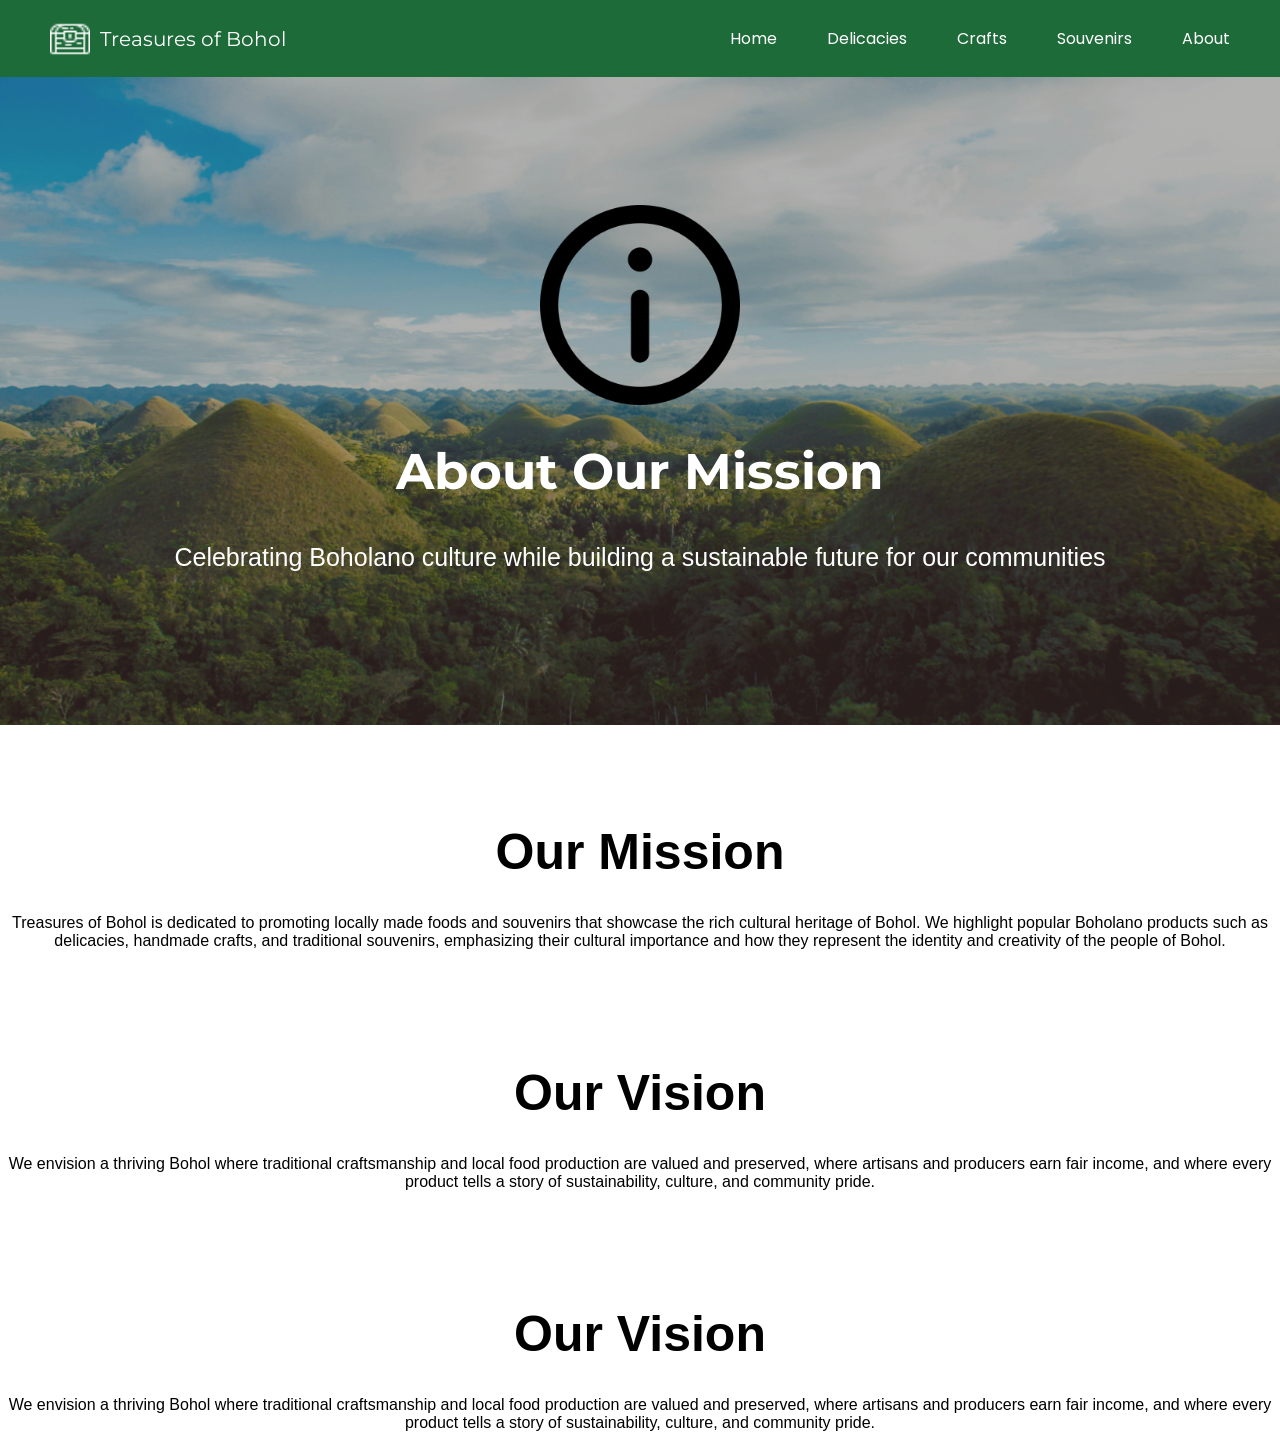
==== treasuresofbohol/treasuresofbohol/about.html @ 883c463b "update" ====
<!DOCTYPE html>
<html lang="en">
<head>
    <meta charset="UTF-8">
    <meta name="viewport" content="width=device-width, initial-scale=1.0">
    <link rel="stylesheet" href="style.css">
    <link rel="icon" href="imgs/chest1.png">
    <title>Treasures of Bohol</title>
</head>
<body>
    <!-- Navbar -->
    <div class="navbar">
        <div class="logo">
            <img src="tbox2.png" alt="Treasure Box">
            Treasures of Bohol
        </div>

        <ul class="nav-links">
            <li><a href="index.html">Home</a></li>
            <li><a href="delicacies.html">Delicacies</a></li>
            <li><a href="crafts.html">Crafts</a></li>
            <li><a href="souvenirs.html">Souvenirs</a></li>
            <li><a href="about.html">About</a></li>
        </ul>
    </div>

    <section id="home">
        <div id="home-bg"></div> 
        <div class="cover">
             <div class="coverTitle1"> 
                <img src="imgs/information.png"> 
             </div>
            <div class="coverTitle">
                <h1>About Our Mission</h1>
                <p>
                    Celebrating Boholano culture while building a sustainable future
                    for our communities
                </p>
            </div>
        </div>
    </section>

    <div class="sdgSection">
        <div class="vmlist">
            <h1>Our Mission</h1>
            <p>
                Treasures of Bohol is dedicated to promoting locally made foods and souvenirs that showcase the rich cultural heritage of Bohol. 
                We highlight popular Boholano products such as delicacies, handmade crafts, and traditional souvenirs, 
                emphasizing their cultural importance and how they represent the identity and creativity of the people of Bohol.
            </p>
        </div>
    </div>

    <div class="sdgSection">
        <div class="vmlist">
            <h1>Our Vision</h1>
            <p>
                We envision a thriving Bohol where traditional craftsmanship and local food production are valued and preserved, 
                where artisans and producers earn fair income, and where every product tells a story of sustainability, culture, and community pride.
            </p>
        </div>
    </div>

    <div class="sdgSection">
        <div class="vmlist">
            <h1>Our Vision</h1>
            <p>
                We envision a thriving Bohol where traditional craftsmanship and local food production are valued and preserved, 
                where artisans and producers earn fair income, and where every product tells a story of sustainability, culture, and community pride.
            </p>
        </div>
    </div>
    
</body>
</html>
---- treasuresofbohol/treasuresofbohol/style.css ----
/* Google Fonts */
@import url('https://fonts.googleapis.com/css2?family=Montserrat:wght@600&family=Poppins:wght@400&display=swap');


html::-webkit-scrollbar {
    display: none;
}


body {
    margin: 0;
    font-family: Arial, sans-serif;
}


.navbar {
    display: flex;
    justify-content: space-between;
    align-items: center;
    background-color: #1E6B3A;
    padding: 10px 50px;
    position: sticky;
    top: 0;
    z-index: 1000;
    background: #1E6B3A;
    backdrop-filter: blur(10px);
}


.logo {
    display: flex;
    align-items: center;
    color: white;
    font-family: 'Montserrat', sans-serif;
    font-size: 20px;
    position: relative;
    cursor: pointer;
}

.logo img {
    width: 40px;
    margin-right: 10px; 
}


.logo::after {
    content: "";
    position: absolute;
    left: 0;
    bottom: -3px;
    width: 0;
    height: 2px;
    background: white;
    transition: width 0.3s ease;
}

.logo:hover::after {
    width: 100%;
}


.nav-links {
    list-style: none;
    display: flex;
}

.nav-links li {
    margin-left: 50px;
    position: relative;
}

.nav-links a {
    text-decoration: none;
    color: white;
    font-size: 16px;
    font-family: 'Poppins', sans-serif;
    position: relative;
}


.nav-links a::after {
    content: "";
    position: absolute;
    left: 0;
    bottom: -3px;
    width: 0;
    height: 2px;
    background-color: white;
    transition: width 0.3s ease;
}

.nav-links a:hover::after {
    width: 100%;
}


#home {
    position: relative;
    padding: 10% 0;
    overflow: hidden; 
}


#home-bg {
    position: absolute;
    top: 0;
    left: 0;
    width: 100%;
    height: 100%;
    background-image: url(imgs/chocoHills.jpg);
    background-position: center;
    background-repeat: no-repeat;
    background-size: cover;
    transition: transform 0.6s ease;
    z-index: 0;
}


#home:hover #home-bg {
    transform: scale(1.1);
}


#home::before {
    content: "";
    position: absolute;
    top: 0;
    left: 0;
    width: 100%;
    height: 100%;
    background-color: rgba(70, 70, 70, 0.4);
    z-index: 1;
}


.cover, .coverTitle, .learnMoreButton {
    position: relative;
    z-index: 2;
    color: white;
    text-align: center;
}


.headings h1 {
    font-size: 30px;

}

.headings p {
    font-size: 20px;

}

.coverTitle {
    margin-top: -100px;

}

.coverTitle h1 {
    font-size: 50px;
    font-family: 'Montserrat', sans-serif;
}

.coverTitle p {
    font-size: 25px;

}

.coverTitle h3 {
    font-size: 25px;
}

.learnMoreButton {
    margin-top: 50px;
}

.learnMoreButton button {
    color: #1E6B3A;
    font-size: 15px;
    text-align: center;
    padding: 10px 20px;
    cursor: pointer;
    background-color: white;
    border: 1px solid white;
    border-radius: 12px;
    transition: transform 0.5s ease, background-color 0.3s ease;
}


.learnMoreButton button:hover {
    transform: scale(1.2);
    background-color: #f0f0f0;
}

.headings{
    text-align: center;
    padding: 2% 0;
}



.categories{
    display: grid;
    grid-template-columns: repeat(3, 1fr);
    gap: 25px;
    padding: 50px;
}


.card{
    background: #f5f5f5;
    border-radius: 15px;
    overflow: hidden;
    box-shadow: 0 4px 10px rgba(0,0,0,0.1);
    transition: transform 0.3s ease;
}


.card:hover{
    transform: translateY(-8px);
}


.card img{
    width: 100%;
    height: 280px;
    object-fit: cover;
}


.cardContent{
    padding: 15px;
}

.cardContent h3{
    margin: 10px 0;
    font-family: 'Montserrat', sans-serif;
}

.cardContent p{
    font-size: 20px;
    color: #555;
}


.cardContent a{
    display: inline-block;
    margin-top: 10px;
    text-decoration: none;
    color: #1E6B3A;
    font-weight: bold;
    font-size: 14px;
    position: relative;
}


.cardContent a::after{
    content: "";
    position: absolute;
    left: 0;
    bottom: -2px;
    width: 0;
    height: 2px;
    background: #1E6B3A;
    transition: width 0.3s ease;
}

.cardContent a:hover::after{
    width: 100%;
}


.comm{
    background-color: rgb(242, 247, 242);
    padding: 2% 0;
}


.headcomm{
    text-align: center;
}

.headcomm h1{
    font-size: 40px;

}

.headcomm p{
    font-size: 20px;

}

.cardCom{
    text-align: center;
    background: #ffffff;
    border-radius: 15px;
    overflow: hidden;
    box-shadow: 0 4px 10px rgba(0,0,0,0.1);
    transition: transform 0.3s ease;
}

.cardCom:hover{
    transform: translateY(-8px);
}


.catComs{
    display: grid;
    grid-template-columns: repeat(4, 1fr);
    gap: 25px;
    padding: 70px;
}

.cardContentCom{
    padding: 5%;
}

.cardContentCom h2{
    font-weight: bold;
}

.cardContentCom h2{
    text-align: center;
    font-size: 20px;
}

.cardContent p{
    font-size: 20px;
    text-align: left;
}

.cardCom img{
    margin-top: 10%;
    width: 50%;
    height: 150px;  
    background-size: cover; 
}

.lastSect{
    background-color: #1E6B3A;
    padding: 2% 5%;
}

.titleSect h1, h2{
    color: white;
}

.list1{
    color: white;
}

.list1 h3{
    font-size: 30px;
}

.list1 ul{
    font-size: 20px;
}

.socMeds{
    color: white;
}

.soclist ul{
    list-style: none;
    padding: 0;
    margin: 0;
    display: flex;
    flex-direction: row;
    gap: 10px;
}

.soclist img{
    transition: transform 0.2s;
    width: 60px;
}

.soclist img:hover{
    transform: scale(1.3);
}


footer{
    background-color: #1E6B3A;
    padding: 1% 5%;
    color: white;
}

.cont1{
    text-align: center;
    border-top: solid white 1px;
}

.cont1 h3{
    font-size: 30px;
}

.cont1 p{
    font-size: 20px;
}

/*CRAFTS*/

.coverTitle img{
    margin-top: 100px;
    width: 90px;
}
.coverTitle1 img{
    margin-bottom: 90px;
    width: 200px;
}
.lastCont{
    padding-top: 30px;
    padding-bottom: 80px;
    margin: 0 5%;
    text-align: center;
}

.lastCont h1{
    font-size: 50px;
}

.lastCont p{
    font-size: 20px;
}

.sdgSection{
    text-align: center;
    padding-top: 5%;
}

.vmlist h1{
    font-size: 50px;
}
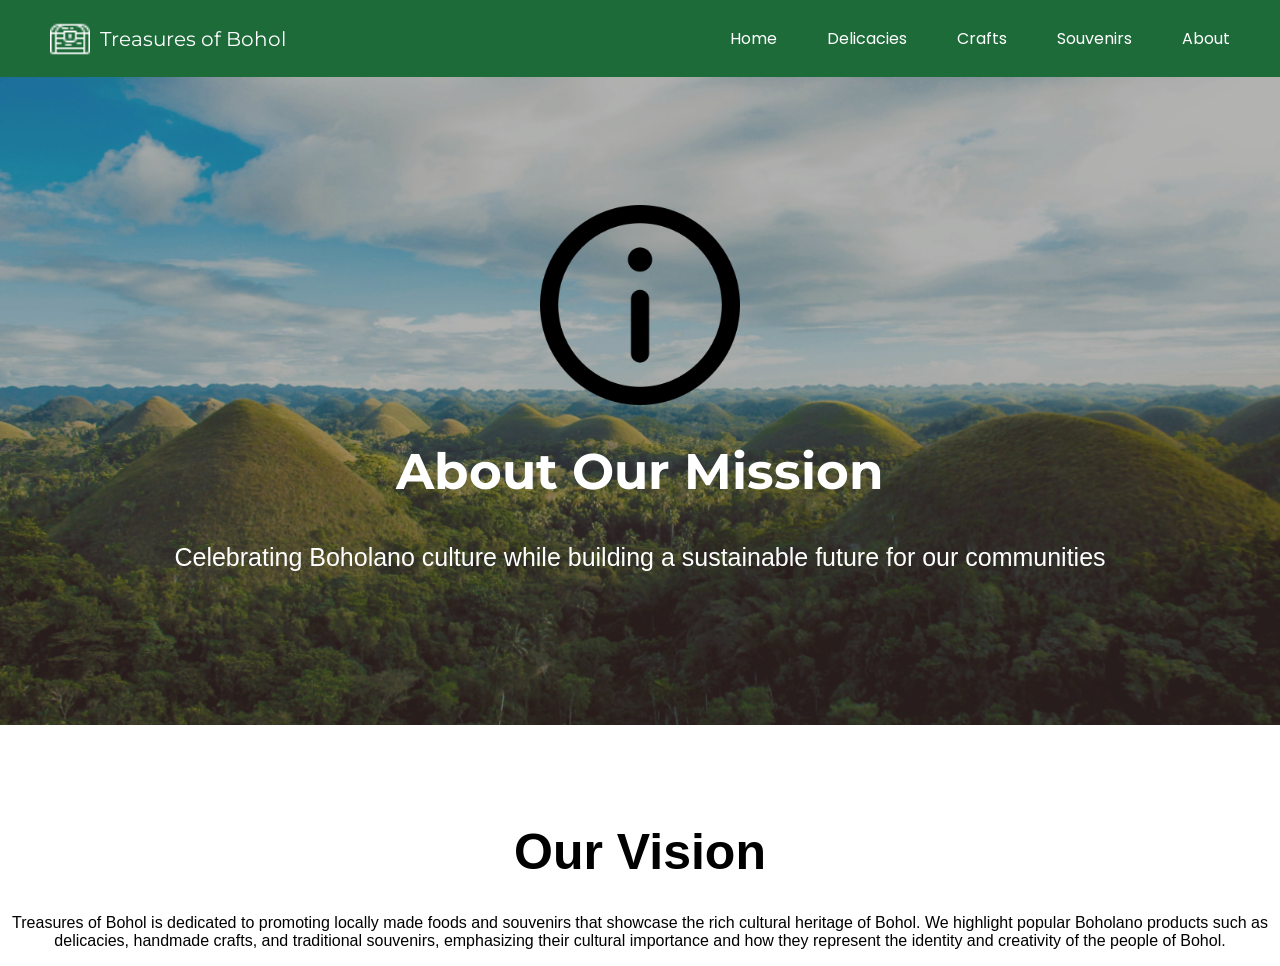
==== commit 31b8d88c: "updated links" ====
--- a/treasuresofbohol/treasuresofbohol/about.html
+++ b/treasuresofbohol/treasuresofbohol/about.html
@@ -42,33 +42,14 @@
 
     <div class="sdgSection">
         <div class="vmlist">
-            <h1>Our Mission</h1>
+            <h1>Our Vision</h1>
             <p>
                 Treasures of Bohol is dedicated to promoting locally made foods and souvenirs that showcase the rich cultural heritage of Bohol. 
                 We highlight popular Boholano products such as delicacies, handmade crafts, and traditional souvenirs, 
                 emphasizing their cultural importance and how they represent the identity and creativity of the people of Bohol.
             </p>
         </div>
-    </div>
-
-    <div class="sdgSection">
-        <div class="vmlist">
-            <h1>Our Vision</h1>
-            <p>
-                We envision a thriving Bohol where traditional craftsmanship and local food production are valued and preserved, 
-                where artisans and producers earn fair income, and where every product tells a story of sustainability, culture, and community pride.
-            </p>
-        </div>
-    </div>
-
-    <div class="sdgSection">
-        <div class="vmlist">
-            <h1>Our Vision</h1>
-            <p>
-                We envision a thriving Bohol where traditional craftsmanship and local food production are valued and preserved, 
-                where artisans and producers earn fair income, and where every product tells a story of sustainability, culture, and community pride.
-            </p>
-        </div>
+        
     </div>
     
 </body>
--- a/treasuresofbohol/treasuresofbohol/style.css
+++ b/treasuresofbohol/treasuresofbohol/style.css
@@ -431,4 +431,9 @@
 
 .vmlist h1{
     font-size: 50px;
+}
+
+.list1 ul li a{
+    text-decoration: underline;
+    color: white;
 }
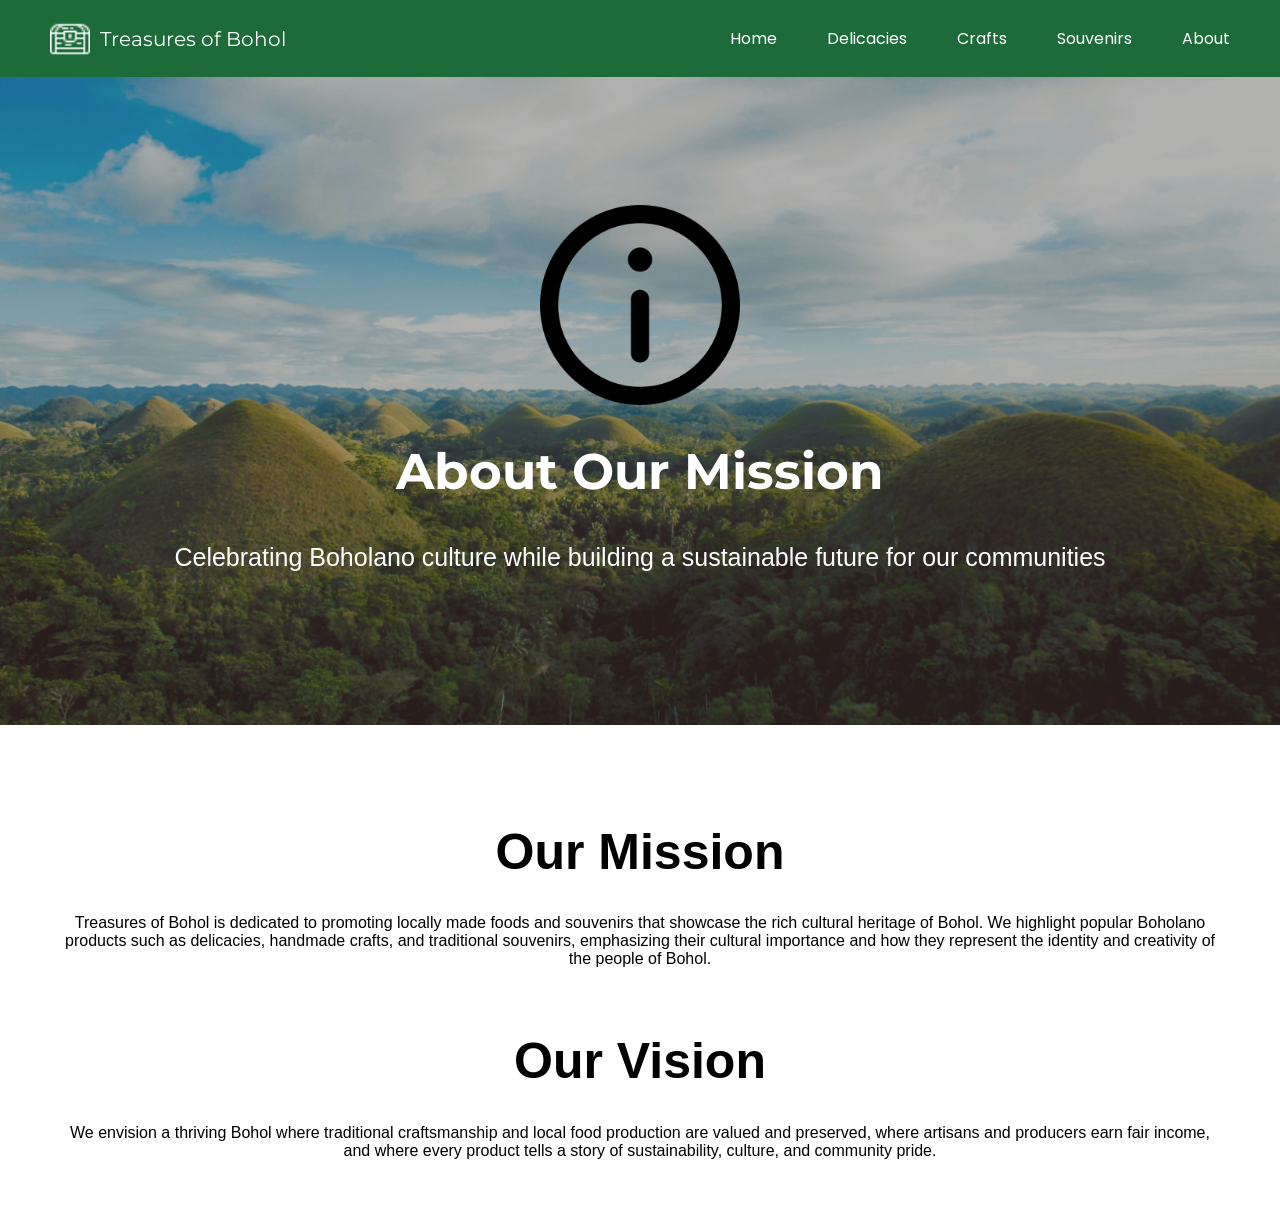
==== commit 4f73ac7c: "update" ====
--- a/treasuresofbohol/treasuresofbohol/about.html
+++ b/treasuresofbohol/treasuresofbohol/about.html
@@ -40,9 +40,9 @@
         </div>
     </section>
 
-    <div class="sdgSection">
-        <div class="vmlist">
-            <h1>Our Vision</h1>
+    <div class="Mission">
+        <div class="mlist">
+            <h1>Our Mission</h1>
             <p>
                 Treasures of Bohol is dedicated to promoting locally made foods and souvenirs that showcase the rich cultural heritage of Bohol. 
                 We highlight popular Boholano products such as delicacies, handmade crafts, and traditional souvenirs, 
@@ -51,6 +51,17 @@
         </div>
         
     </div>
+
+        <div class="Vision">
+        <div class="vlist">
+            <h1>Our Vision</h1>
+            <p>
+                We envision a thriving Bohol where traditional craftsmanship and local food production are valued and preserved, 
+                where artisans and producers earn fair income, and where every product tells a story of sustainability, culture, and community pride.
+            </p>
+        </div>
+        
+    </div>
     
 </body>
 </html>
--- a/treasuresofbohol/treasuresofbohol/style.css
+++ b/treasuresofbohol/treasuresofbohol/style.css
@@ -424,13 +424,36 @@
     font-size: 20px;
 }
 
-.sdgSection{
+.Mission{
     text-align: center;
     padding-top: 5%;
 }
 
-.vmlist h1{
+.mlist h1{
+    text-align: center;
     font-size: 50px;
+}
+
+.mlist p{
+    text-align: center;
+    margin: 5%;
+    margin-top: 0%;
+}
+
+.Vision{
+    text-align: center
+    padding-top 5%;
+}
+
+.vlist h1{
+    text-align: center;
+    font-size: 50px;
+}
+
+.vlist p{
+    text-align: center;
+    margin: 5%;
+    margin-top: 0%;
 }
 
 .list1 ul li a{
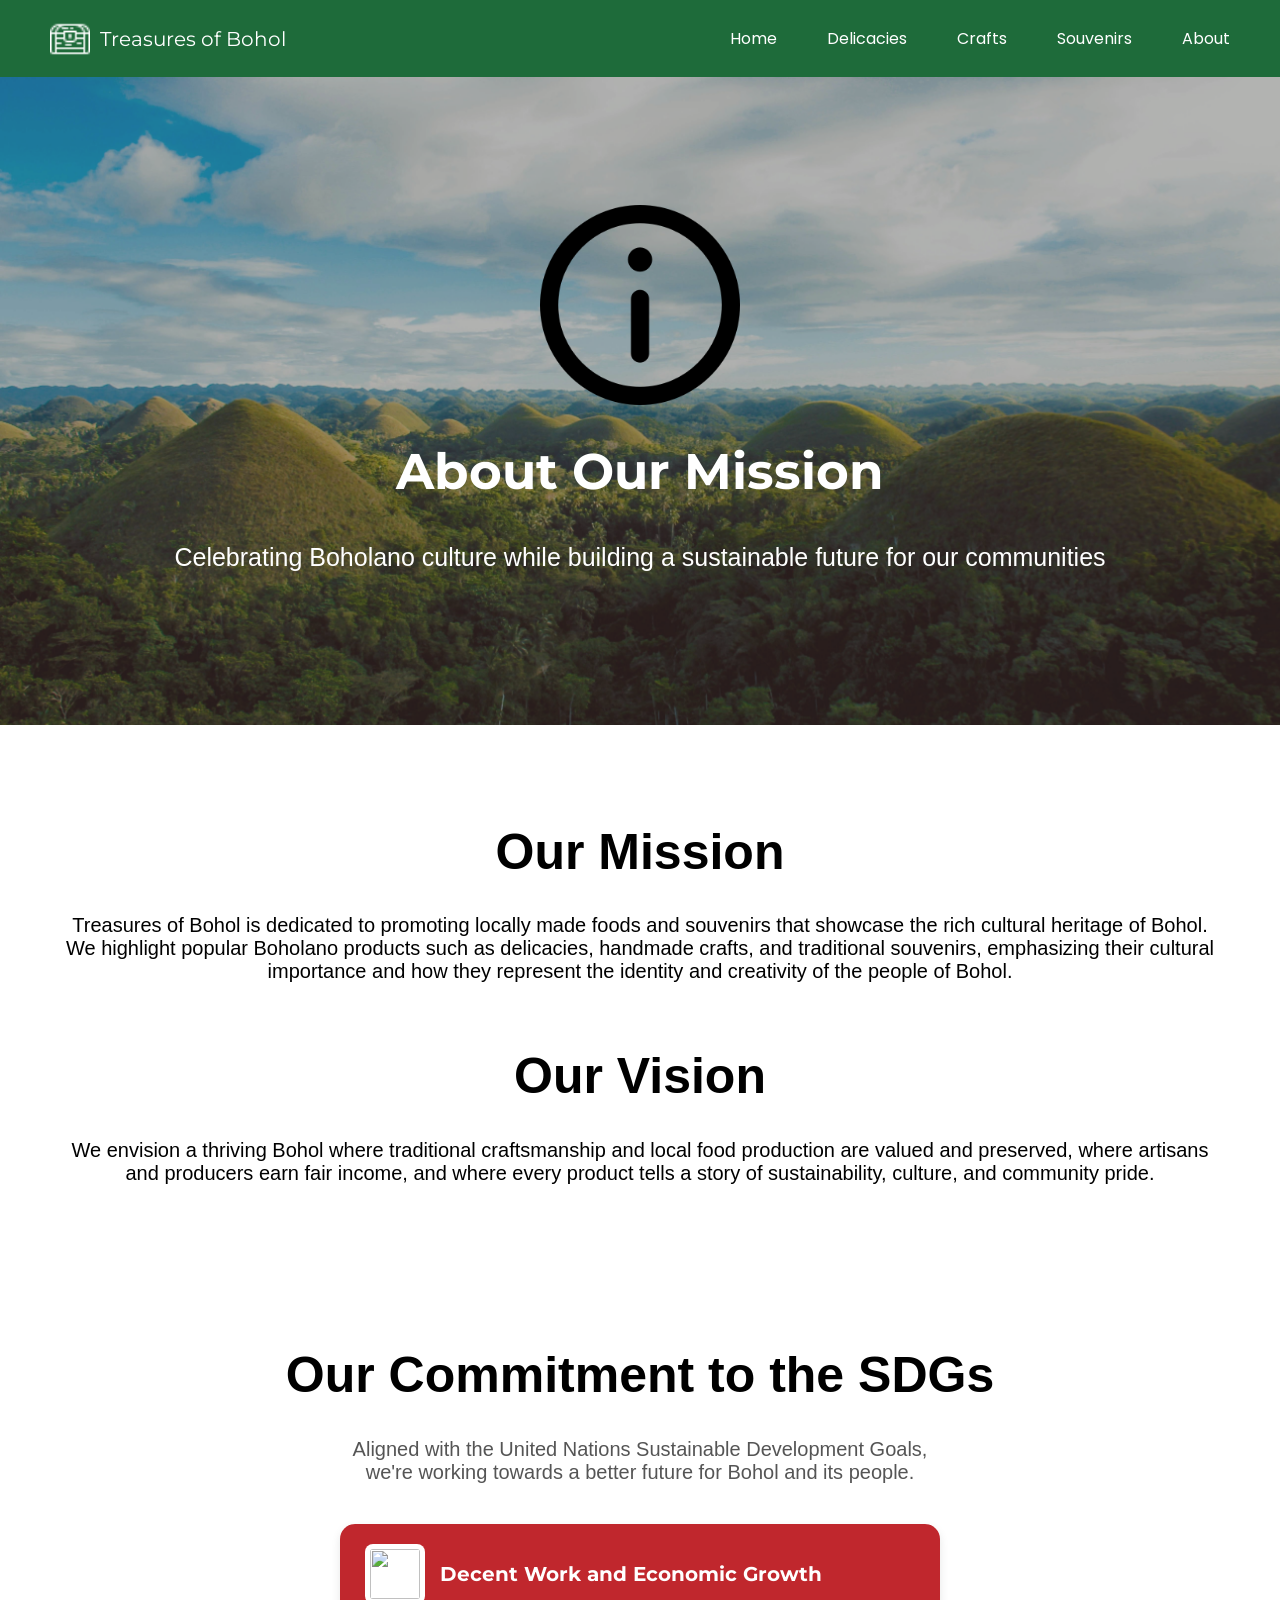
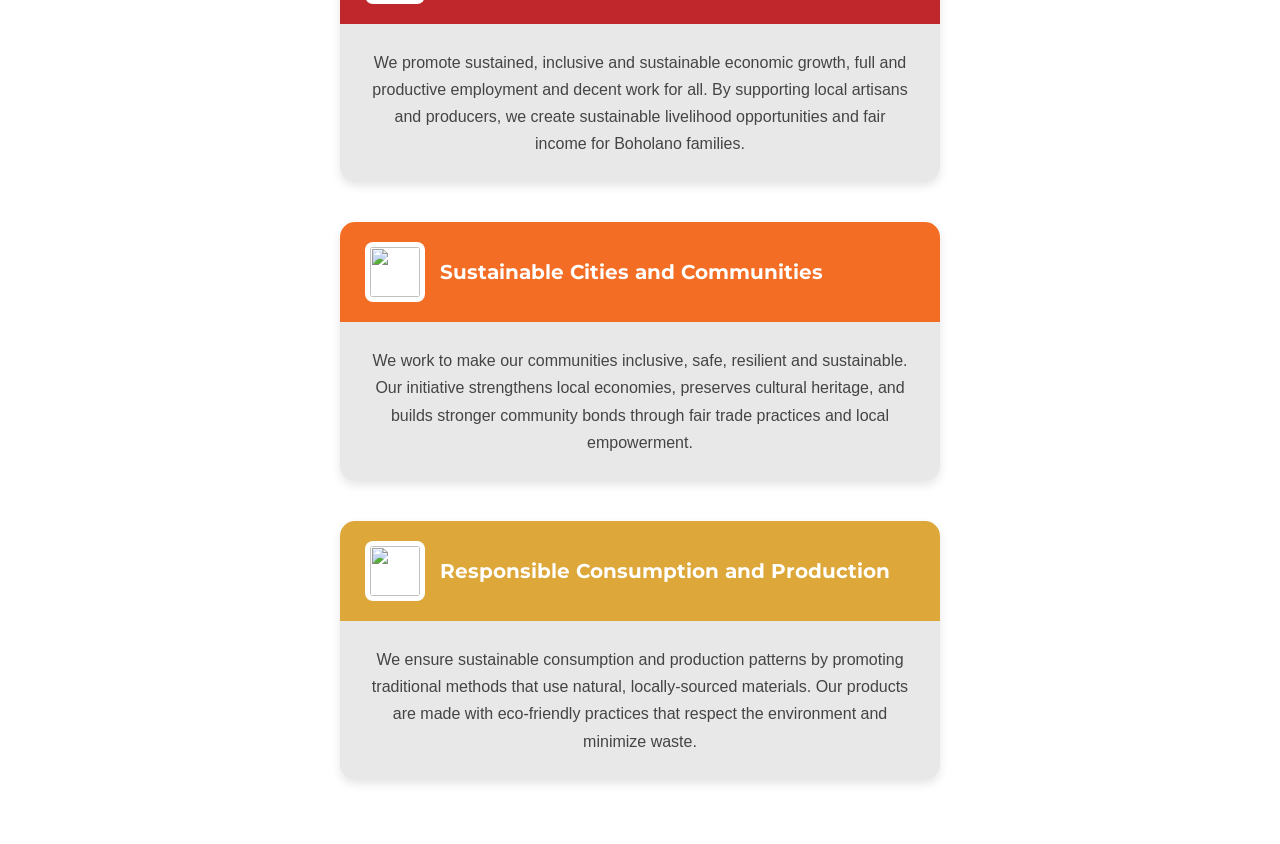
==== commit 6d10dc09: "update" ====
--- a/treasuresofbohol/treasuresofbohol/about.html
+++ b/treasuresofbohol/treasuresofbohol/about.html
@@ -63,5 +63,49 @@
         
     </div>
     
+    <div class="sdgSection">
+    <div class="sdgHeading">
+        <h1>Our Commitment to the SDGs</h1>
+        <p>Aligned with the United Nations Sustainable Development Goals, we're working towards a better future for Bohol and its people.</p>
+    </div>
+
+    <div class="sdgCards">
+
+        <div class="sdgCard">
+            <div class="sdgCardHeader sdgRed">
+                <img src="datasymbol.png">
+                <h2>Decent Work and Economic Growth</h2>
+            </div>
+            <div class="sdgCardBody">
+                <p>We promote sustained, inclusive and sustainable economic growth, full and productive employment and decent work for all. 
+                    By supporting local artisans and producers, we create sustainable livelihood opportunities and fair income for Boholano families.</p>
+            </div>
+        </div>
+
+        <div class="sdgCard">
+            <div class="sdgCardHeader sdgOrange">
+                <img src="peoplesymbol.png">
+                <h2>Sustainable Cities and Communities</h2>
+            </div>
+            <div class="sdgCardBody">
+                <p>We work to make our communities inclusive, safe, resilient and sustainable. 
+                    Our initiative strengthens local economies, preserves cultural heritage, and builds stronger community bonds through fair trade practices and local empowerment.</p>
+            </div>
+        </div>
+
+        <div class="sdgCard">
+            <div class="sdgCardHeader sdgYellow">
+                <img src="recyclingsymbol.png">
+                <h2>Responsible Consumption and Production</h2>
+            </div>
+            <div class="sdgCardBody">
+                <p>We ensure sustainable consumption and production patterns by promoting traditional methods that use natural, 
+                    locally-sourced materials. Our products are made with eco-friendly practices that respect the environment and minimize waste.</p>
+            </div>
+        </div>
+
+    </div>
+</div>
+    
 </body>
 </html>
--- a/treasuresofbohol/treasuresofbohol/style.css
+++ b/treasuresofbohol/treasuresofbohol/style.css
@@ -435,6 +435,7 @@
 }
 
 .mlist p{
+    font-size: 20px;
     text-align: center;
     margin: 5%;
     margin-top: 0%;
@@ -451,6 +452,7 @@
 }
 
 .vlist p{
+    font-size: 20px;
     text-align: center;
     margin: 5%;
     margin-top: 0%;
@@ -459,4 +461,90 @@
 .list1 ul li a{
     text-decoration: underline;
     color: white;
+}
+
+
+
+
+
+
+
+
+
+
+
+
+/* SDG Section */
+.sdgSection {
+    padding: 5% 5%;
+}
+
+.sdgHeading {
+    text-align: center;
+    margin-bottom: 40px;
+}
+
+.sdgHeading h1 {
+    font-size: 50px;
+}
+
+.sdgHeading p {
+    font-size: 20px;
+    color: #555;
+    max-width: 600px;
+    margin: 0 auto;
+}
+
+.sdgCards {
+    display: flex;
+    flex-direction: column;
+    gap: 40px;
+    max-width: 600px;
+    margin: 0 auto;
+}
+
+.sdgCard {
+    border-radius: 15px;
+    overflow: hidden;
+    box-shadow: 0 4px 10px rgba(0,0,0,0.1);
+}
+
+.sdgCardHeader {
+    display: flex;
+    align-items: center;
+    gap: 15px;
+    padding: 20px 25px;
+}
+
+.sdgCardHeader img {
+    width: 50px;
+    height: 50px;
+    object-fit: contain;
+    background: white;
+    border-radius: 8px;
+    padding: 5px;
+}
+
+.sdgCardHeader h2 {
+    color: white;
+    font-size: 20px;
+    font-family: 'Montserrat', sans-serif;
+    margin: 0;
+}
+
+.sdgRed   { background-color: #C0272D; }
+.sdgOrange { background-color: #F36D25; }
+.sdgYellow { background-color: #DDA73A; }
+
+.sdgCardBody {
+    background-color: #e8e8e8;
+    padding: 25px 30px;
+}
+
+.sdgCardBody p {
+    font-size: 16px;
+    color: #444;
+    text-align: center;
+    line-height: 1.7;
+    margin: 0;
 }
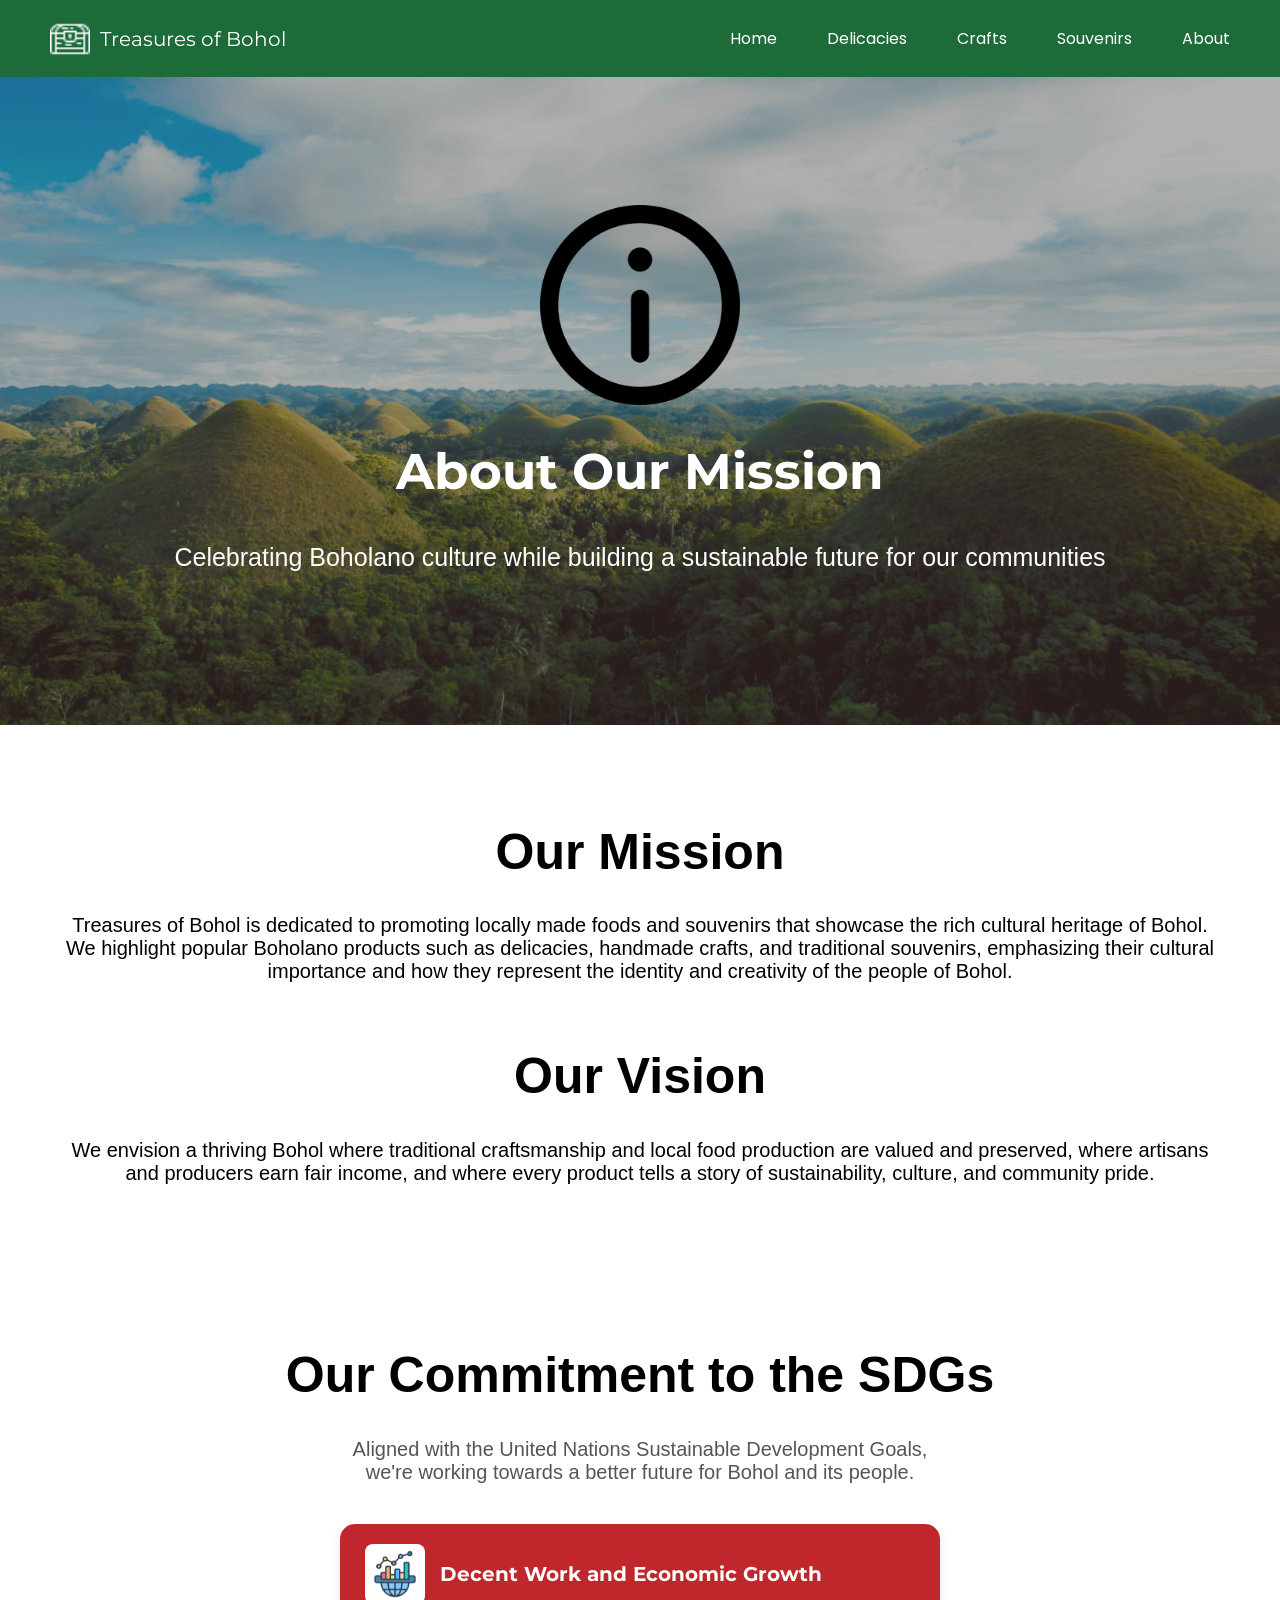
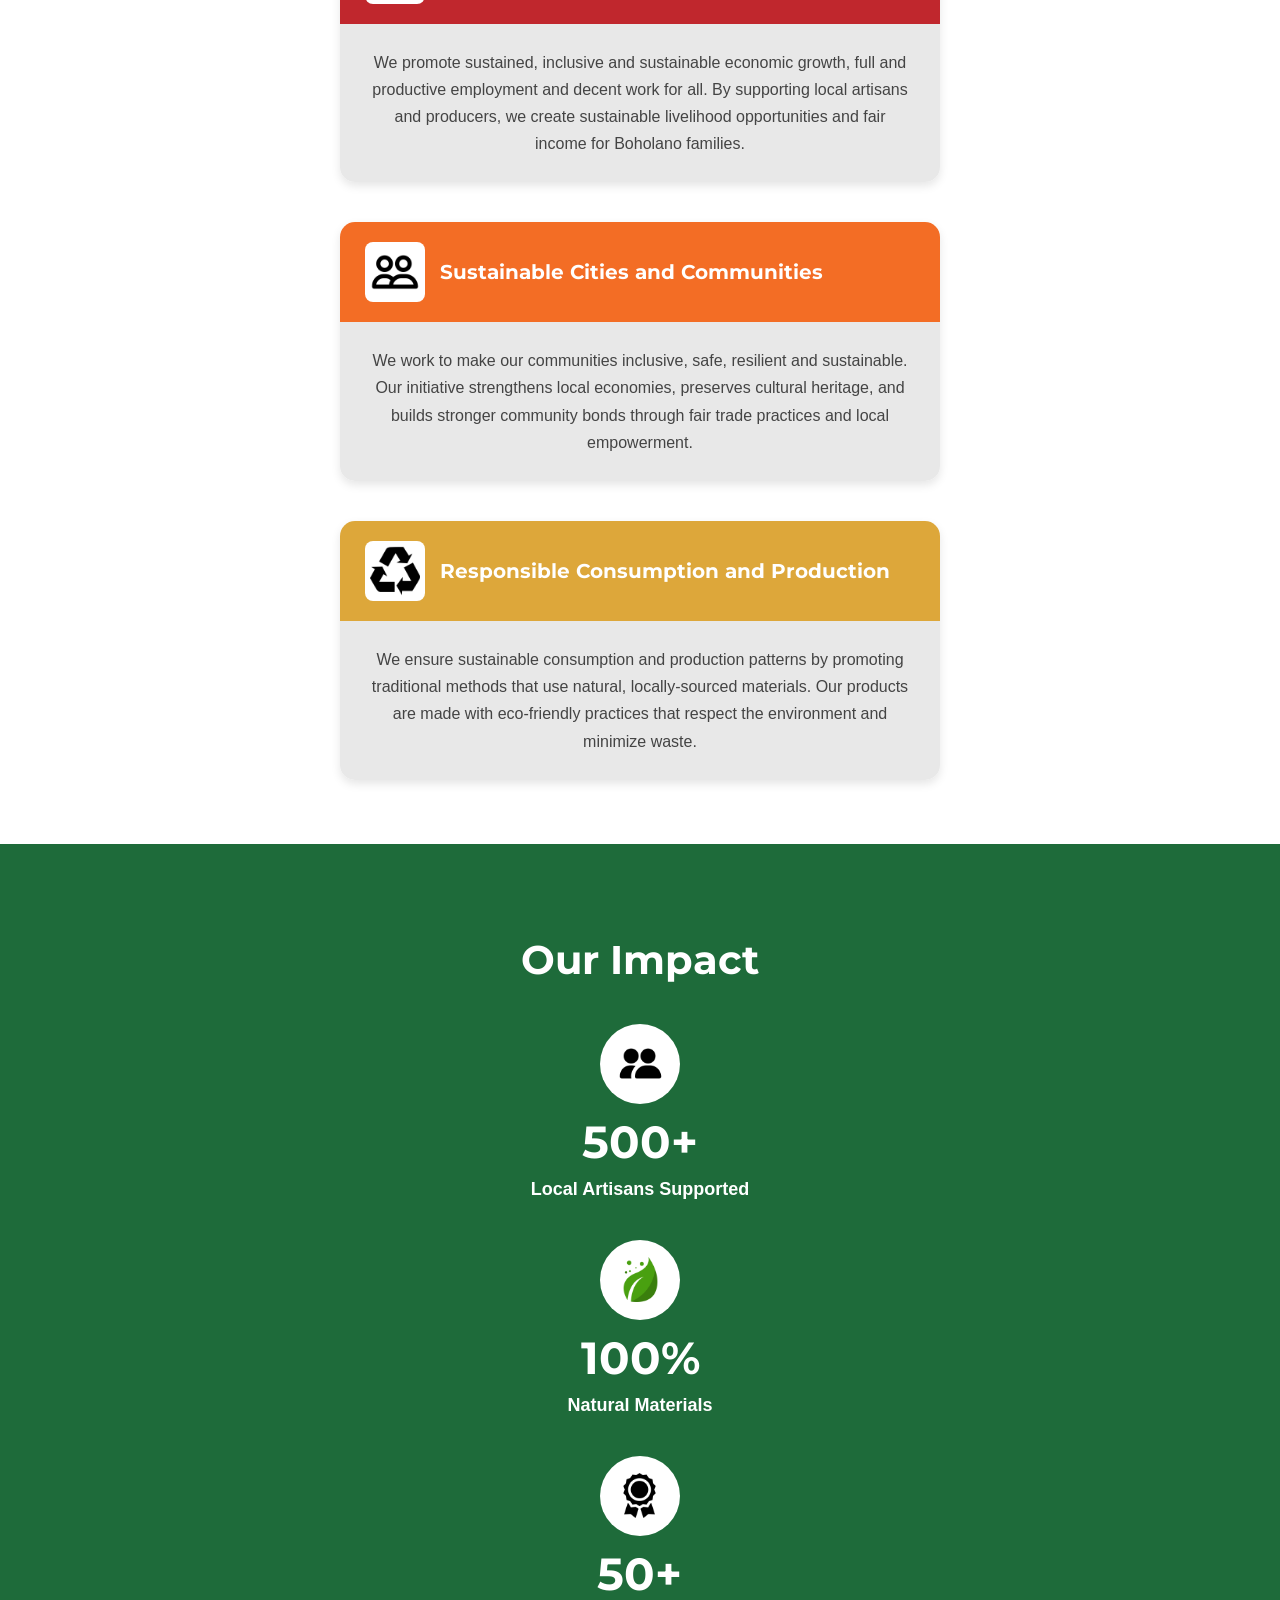
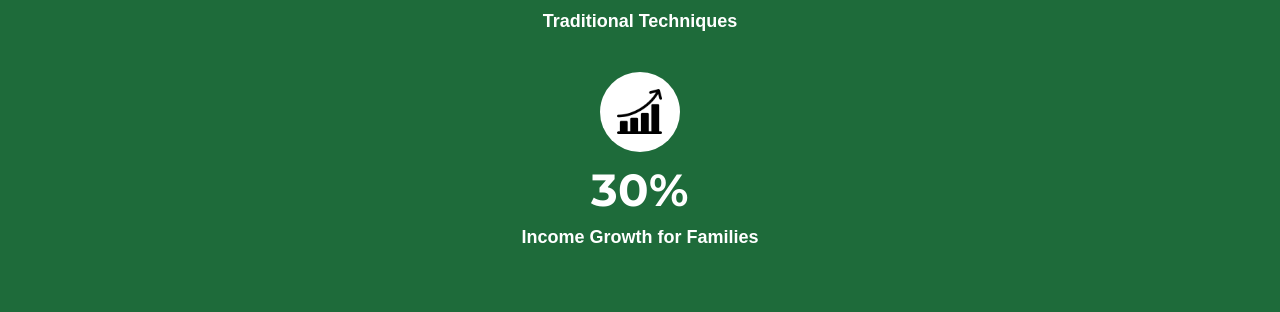
==== commit 94a87022: "update" ====
--- a/treasuresofbohol/treasuresofbohol/about.html
+++ b/treasuresofbohol/treasuresofbohol/about.html
@@ -63,49 +63,92 @@
         
     </div>
     
-    <div class="sdgSection">
+<div class="sdgSection">
     <div class="sdgHeading">
         <h1>Our Commitment to the SDGs</h1>
         <p>Aligned with the United Nations Sustainable Development Goals, we're working towards a better future for Bohol and its people.</p>
     </div>
 
-    <div class="sdgCards">
+        <div class="sdgCards">
+            
+            <div class="sdgCard">
+                <div class="sdgCardHeader sdgRed">
+                    <img src="imgs/datasymbol.png">
+                    <h2>Decent Work and Economic Growth</h2>
+                </div>
+                
+                <div class="sdgCardBody">
+                    <p>We promote sustained, inclusive and sustainable economic growth, full and productive employment and decent work for all. 
+                    By supporting local artisans and producers, we create sustainable livelihood opportunities and fair income for Boholano families.</p>
+                </div>
+            </div>
 
-        <div class="sdgCard">
-            <div class="sdgCardHeader sdgRed">
-                <img src="datasymbol.png">
-                <h2>Decent Work and Economic Growth</h2>
+            <div class="sdgCard">
+                <div class="sdgCardHeader sdgOrange">
+                    <img src="imgs/peoplesymbol.png">
+                    <h2>Sustainable Cities and Communities</h2>
+                </div>
+
+                <div class="sdgCardBody">
+                    <p>We work to make our communities inclusive, safe, resilient and sustainable. 
+                        Our initiative strengthens local economies, preserves cultural heritage, and builds stronger community bonds through fair trade practices and local empowerment.</p>
+                </div>
             </div>
-            <div class="sdgCardBody">
-                <p>We promote sustained, inclusive and sustainable economic growth, full and productive employment and decent work for all. 
-                    By supporting local artisans and producers, we create sustainable livelihood opportunities and fair income for Boholano families.</p>
+
+            <div class="sdgCard">
+                <div class="sdgCardHeader sdgYellow">
+                    <img src="imgs/recyclesymbol.png">
+                    <h2>Responsible Consumption and Production</h2>
+                </div>
+
+                <div class="sdgCardBody">
+                    <p>We ensure sustainable consumption and production patterns by promoting traditional methods that use natural, 
+                        locally-sourced materials. Our products are made with eco-friendly practices that respect the environment and minimize waste.</p>
+                </div>
             </div>
         </div>
 
-        <div class="sdgCard">
-            <div class="sdgCardHeader sdgOrange">
-                <img src="peoplesymbol.png">
-                <h2>Sustainable Cities and Communities</h2>
+</div>
+    
+    <!-- Our Impact Section -->
+<div class="impactSection">
+    <h1>Our Impact</h1>
+    <div class="impactGrid">
+
+        <div class="impactItem">
+            <div class="impactIcon">
+                <img src="imgs/peoplesymbol2.png">
             </div>
-            <div class="sdgCardBody">
-                <p>We work to make our communities inclusive, safe, resilient and sustainable. 
-                    Our initiative strengthens local economies, preserves cultural heritage, and builds stronger community bonds through fair trade practices and local empowerment.</p>
-            </div>
+            <h2>500+</h2>
+            <p>Local Artisans Supported</p>
         </div>
 
-        <div class="sdgCard">
-            <div class="sdgCardHeader sdgYellow">
-                <img src="recyclingsymbol.png">
-                <h2>Responsible Consumption and Production</h2>
+        <div class="impactItem">
+            <div class="impactIcon">
+                <img src="imgs/leafsymbol.png">
             </div>
-            <div class="sdgCardBody">
-                <p>We ensure sustainable consumption and production patterns by promoting traditional methods that use natural, 
-                    locally-sourced materials. Our products are made with eco-friendly practices that respect the environment and minimize waste.</p>
+            <h2>100%</h2>
+            <p>Natural Materials</p>
+        </div>
+
+        <div class="impactItem">
+            <div class="impactIcon">
+                <img src="imgs/medalsymbol.png">
             </div>
+            <h2>50+</h2>
+            <p>Traditional Techniques</p>
+        </div>
+
+        <div class="impactItem">
+            <div class="impactIcon">
+                <img src="imgs/diagramsymbol.png">
+            </div>
+            <h2>30%</h2>
+            <p>Income Growth for Families</p>
         </div>
 
     </div>
 </div>
-    
+
 </body>
 </html>
--- a/treasuresofbohol/treasuresofbohol/style.css
+++ b/treasuresofbohol/treasuresofbohol/style.css
@@ -463,17 +463,6 @@
     color: white;
 }
 
-
-
-
-
-
-
-
-
-
-
-
 /* SDG Section */
 .sdgSection {
     padding: 5% 5%;
@@ -547,4 +536,62 @@
     text-align: center;
     line-height: 1.7;
     margin: 0;
+}
+
+/* Our Impact Section */
+.impactSection {
+    background-color: #1E6B3A;
+    padding: 5% 10%;
+    text-align: center;
+}
+
+.impactSection h1 {
+    color: white;
+    font-size: 40px;
+    font-family: 'Montserrat', sans-serif;
+    margin-bottom: 40px;
+}
+
+.impactGrid {
+    display: flex;
+    flex-direction: column;
+    align-items: center;
+    gap: 40px;
+}
+
+.impactItem {
+    display: flex;
+    flex-direction: column;
+    align-items: center;
+    gap: 10px;
+}
+
+.impactIcon {
+    width: 80px;
+    height: 80px;
+    background-color: white;
+    border-radius: 50%;
+    display: flex;
+    align-items: center;
+    justify-content: center;
+}
+
+.impactIcon img {
+    width: 45px;
+    height: 45px;
+    object-fit: contain;
+}
+
+.impactItem h2 {
+    color: white;
+    font-size: 45px;
+    font-family: 'Montserrat', sans-serif;
+    margin: 0;
+}
+
+.impactItem p {
+    color: white;
+    font-size: 18px;
+    font-weight: bold;
+    margin: 0;
 }
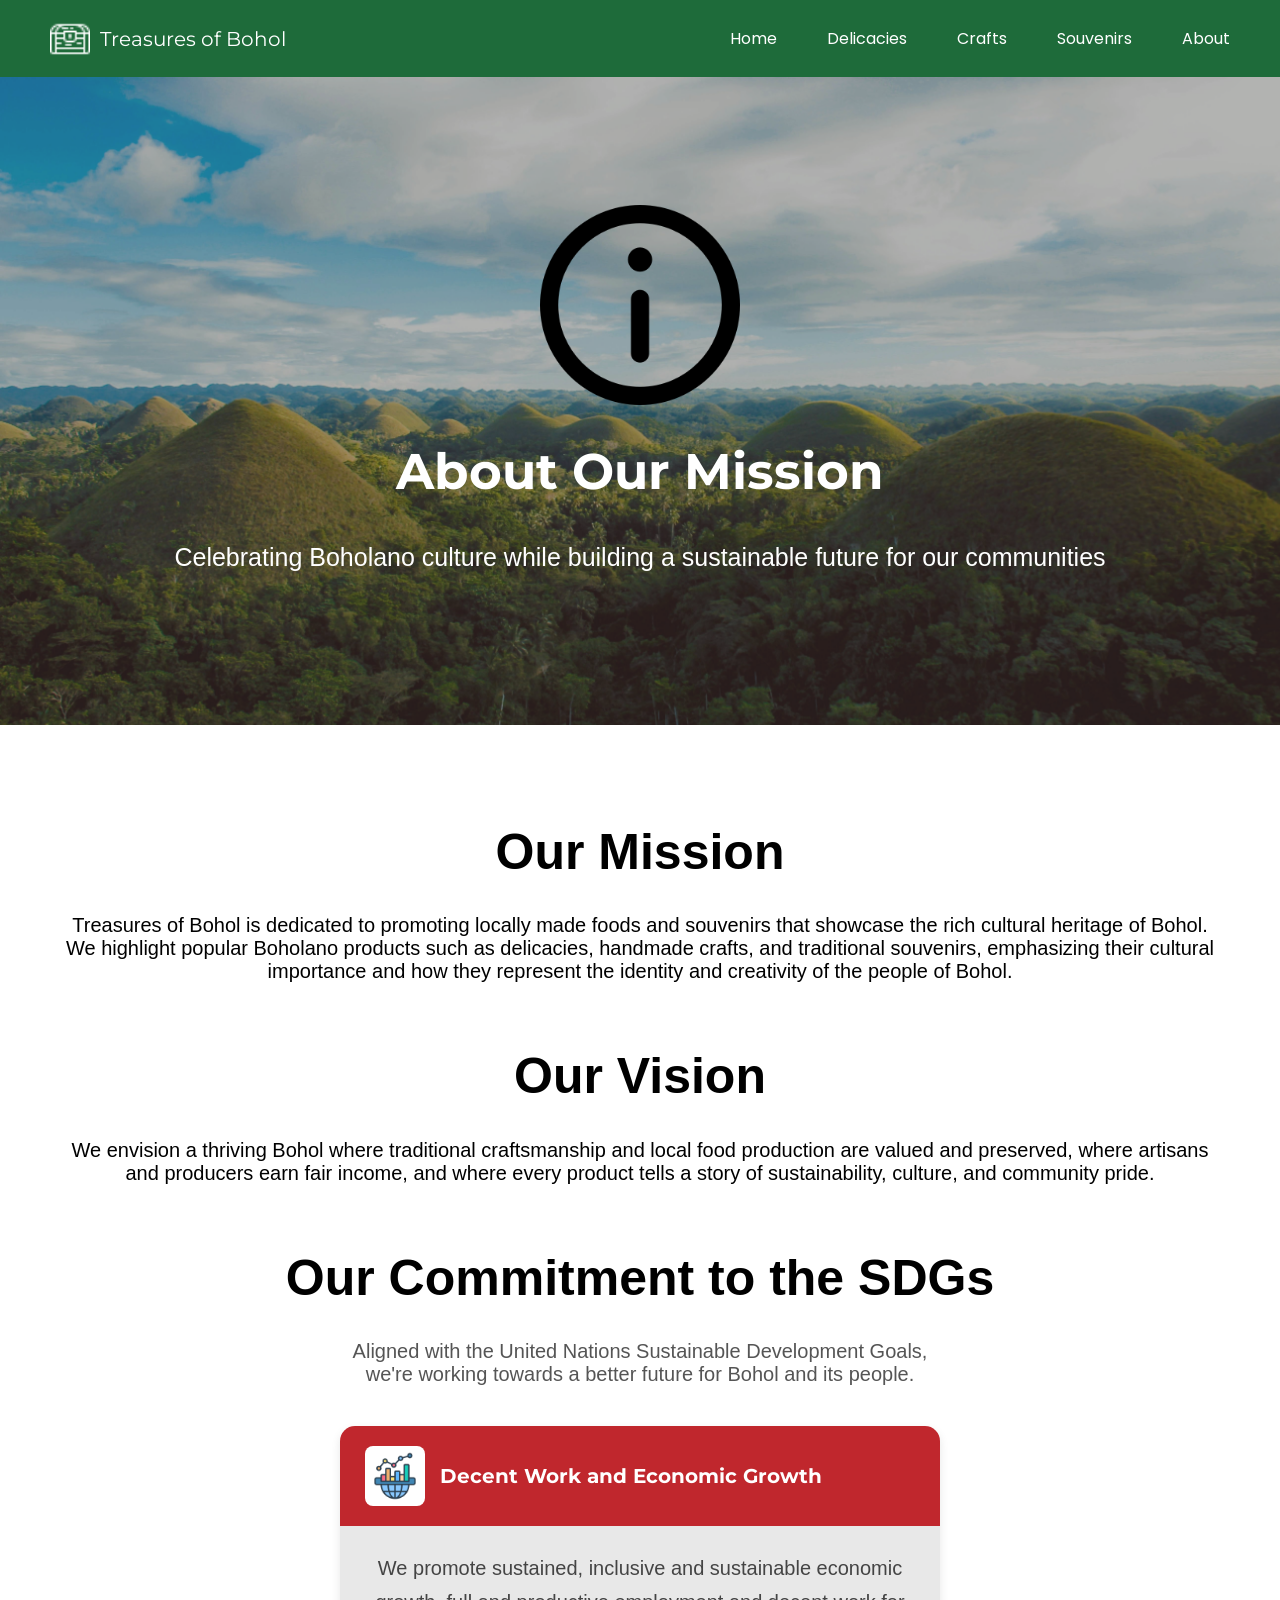
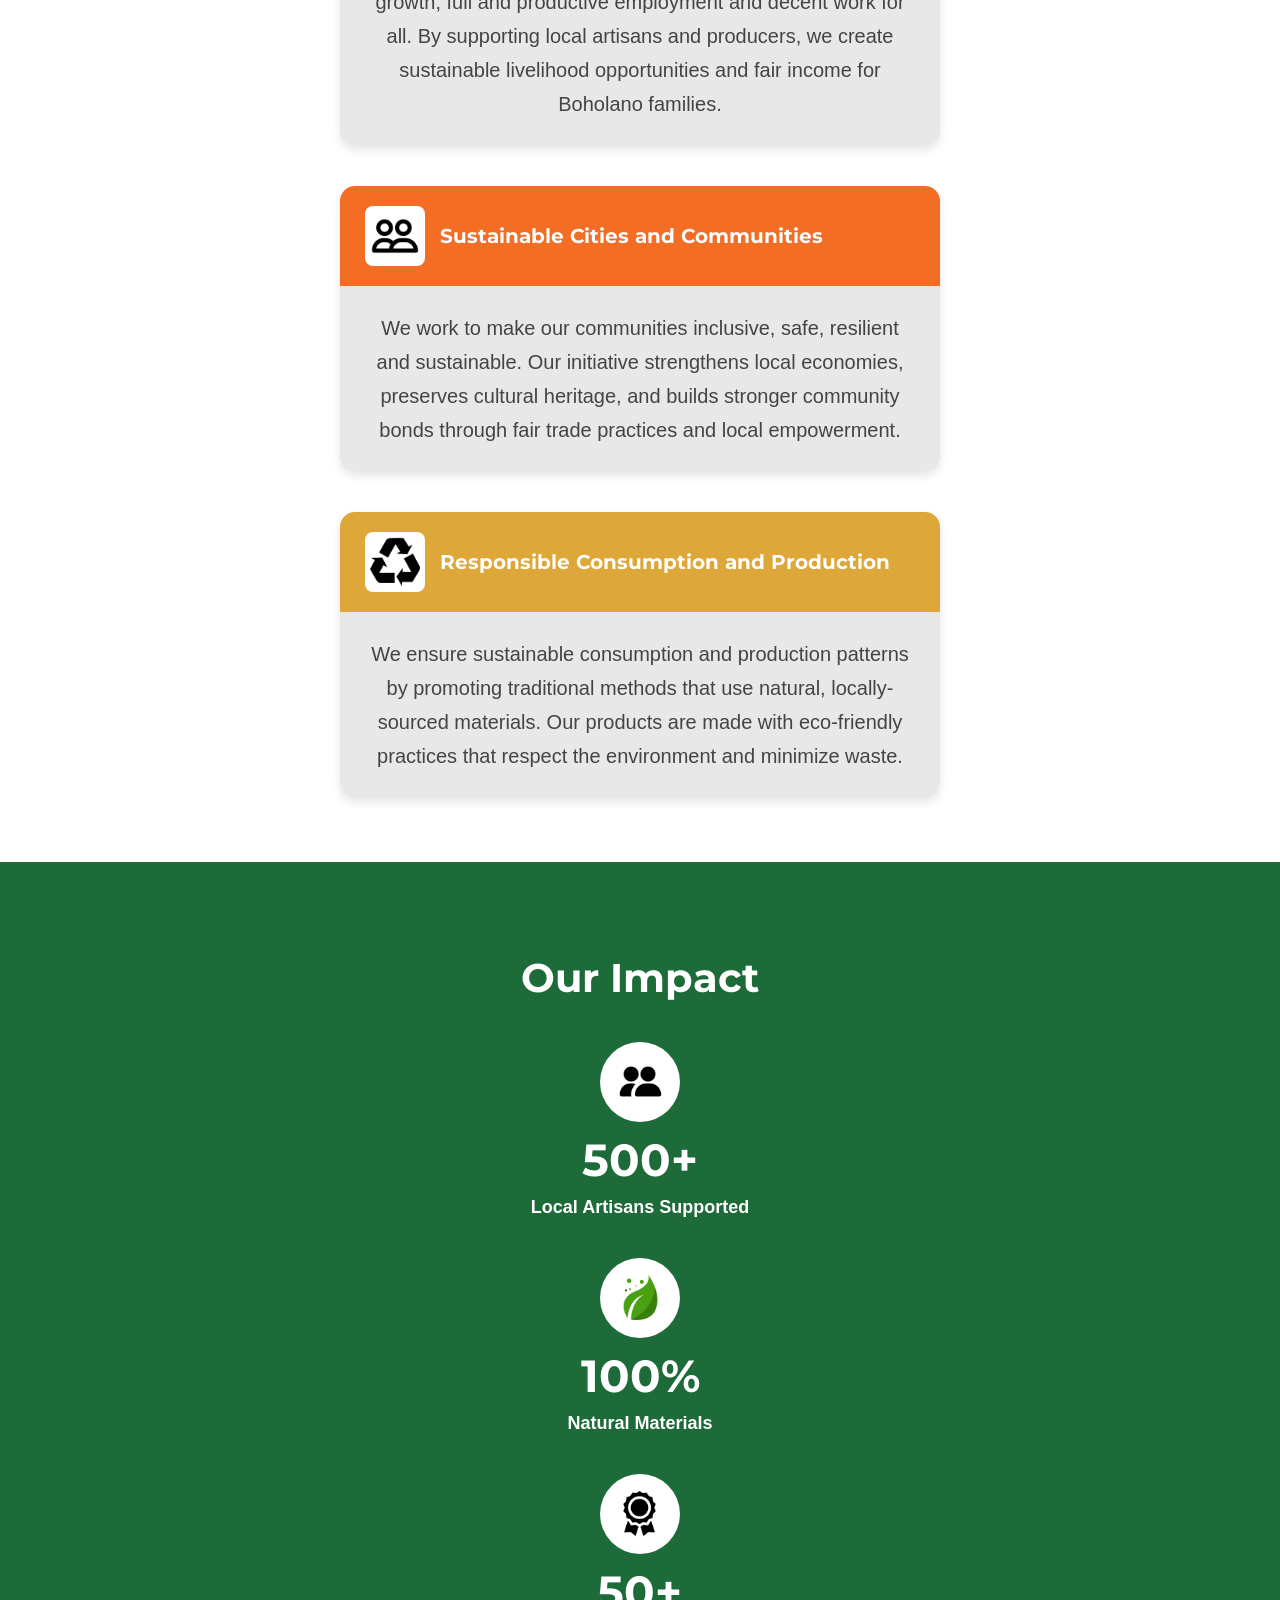
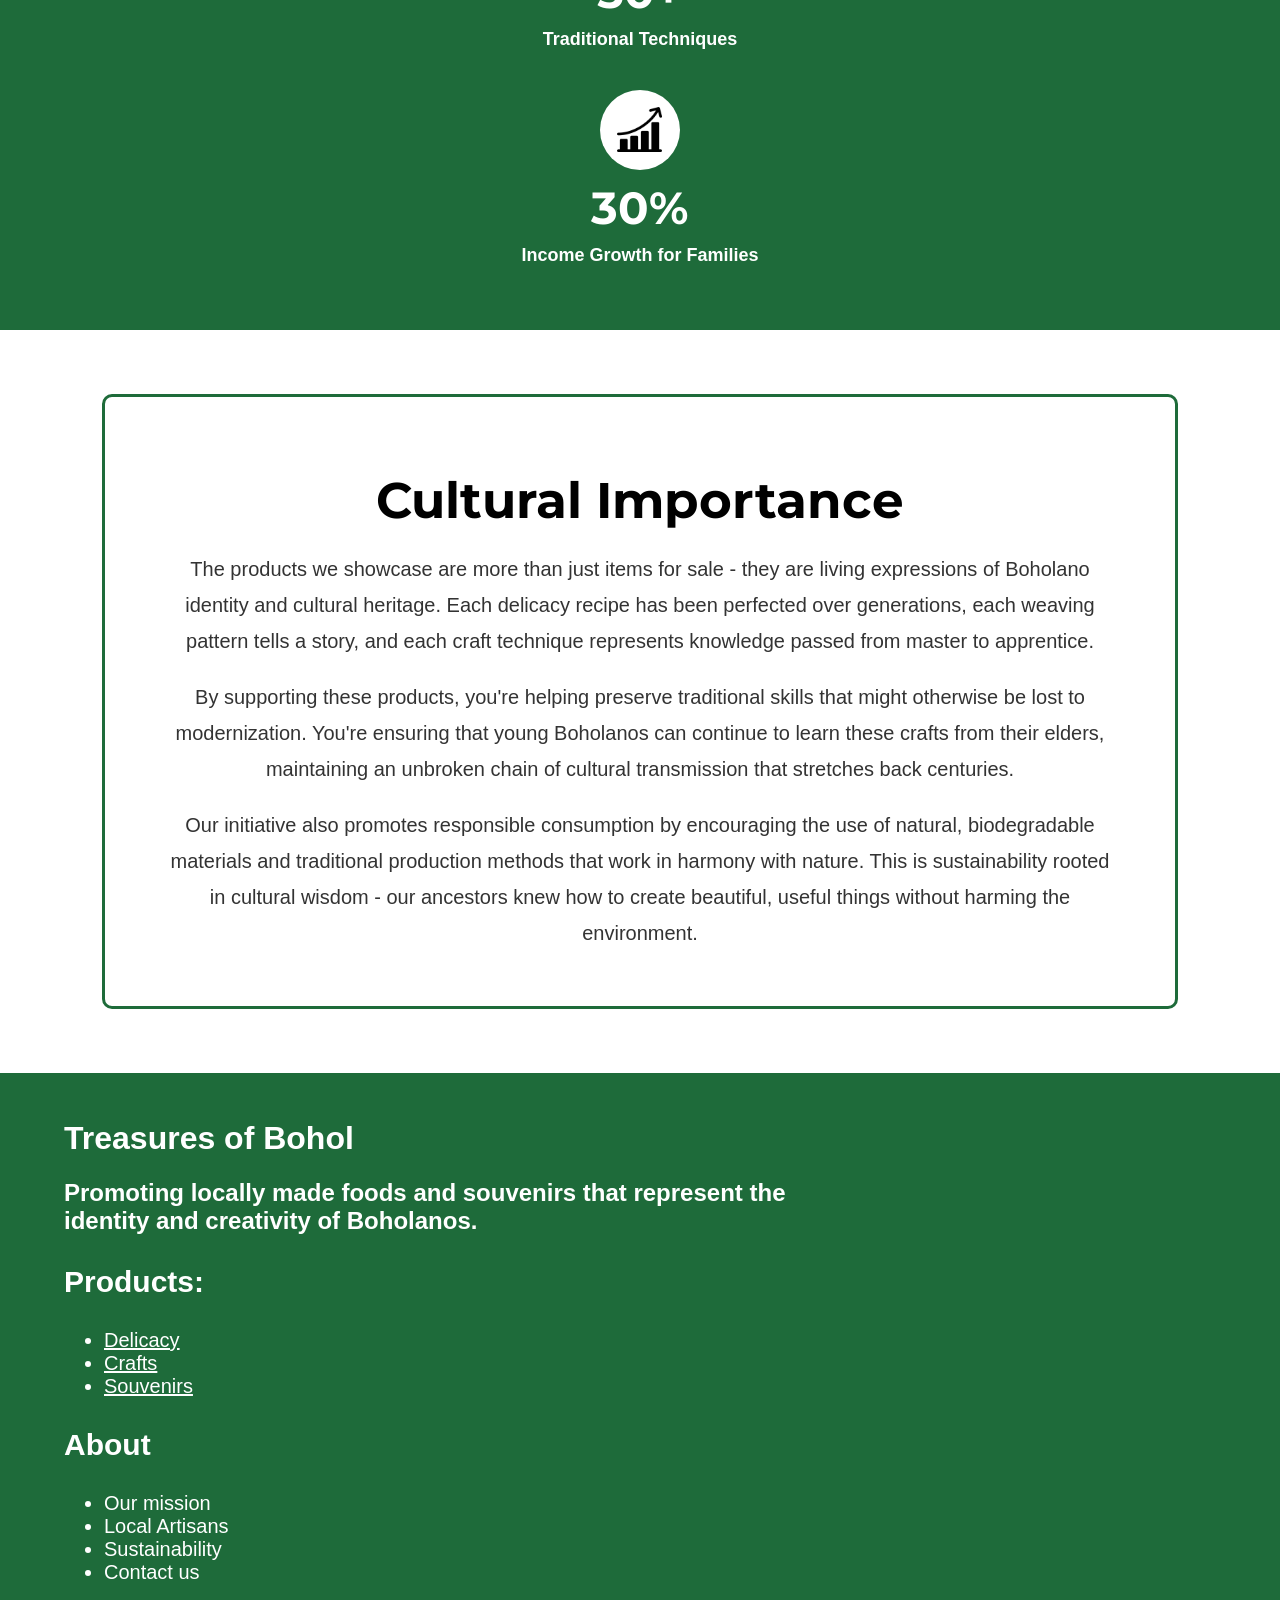
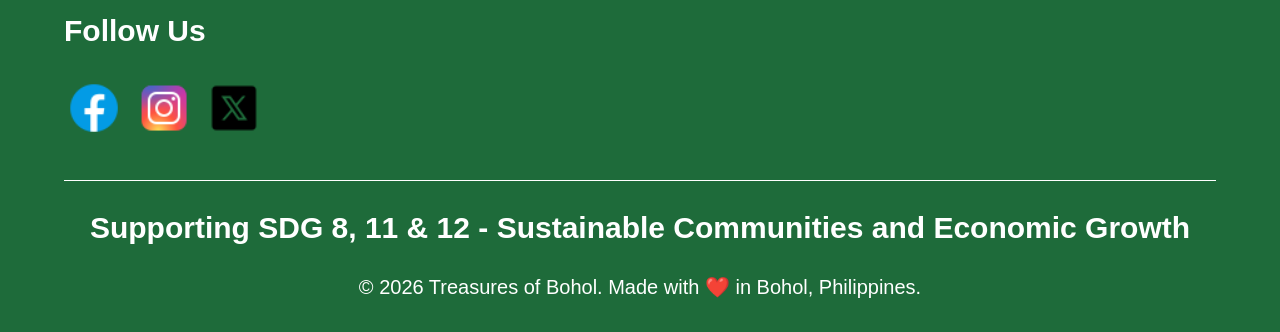
==== commit fb4241b7: "updated" ====
--- a/treasuresofbohol/treasuresofbohol/about.html
+++ b/treasuresofbohol/treasuresofbohol/about.html
@@ -63,6 +63,7 @@
         
     </div>
     
+
 <div class="sdgSection">
     <div class="sdgHeading">
         <h1>Our Commitment to the SDGs</h1>
@@ -110,7 +111,7 @@
 
 </div>
     
-    <!-- Our Impact Section -->
+
 <div class="impactSection">
     <h1>Our Impact</h1>
     <div class="impactGrid">
@@ -150,5 +151,81 @@
     </div>
 </div>
 
+
+<div class="culturalSection">
+    <div class="culturalBox">
+        <h1>Cultural Importance</h1>
+        <p>
+            The products we showcase are more than just items for sale - they are living expressions of
+            Boholano identity and cultural heritage. Each delicacy recipe has been perfected over generations,
+            each weaving pattern tells a story, and each craft technique represents knowledge passed from
+            master to apprentice.
+        </p>
+        <p>
+            By supporting these products, you're helping preserve traditional skills that might otherwise be
+            lost to modernization. You're ensuring that young Boholanos can continue to learn these crafts
+            from their elders, maintaining an unbroken chain of cultural transmission that stretches back centuries.
+        </p>
+        <p>
+            Our initiative also promotes responsible consumption by encouraging the use of natural,
+            biodegradable materials and traditional production methods that work in harmony with nature.
+            This is sustainability rooted in cultural wisdom - our ancestors knew how to create beautiful,
+            useful things without harming the environment.
+        </p>
+    </div>
+</div>
+
+<div class="lastSect">
+        <div class="titleSect">
+            <h1>
+                Treasures of Bohol
+            </h1>
+            <h2>
+                Promoting locally made foods and souvenirs 
+                that represent the <br>identity and creativity 
+                of Boholanos.
+            </h2>
+        </div>
+        <div class="list1">
+            <h3>Products:</h3>
+            <ul>
+                <li><a href="delicacies.html">Delicacy</a></li>
+                <li><a href="crafts.html">Crafts</a></li>
+                <li><a href="souvenirs.html">Souvenirs</a></li>
+            </ul>
+            <h3>About</h3>
+            <ul>
+                <li>Our mission</li>
+                <li>Local Artisans</li>
+                <li>Sustainability</li>
+                <li>Contact us</li>
+            </ul>
+        </div>
+        <div class="socMeds">
+            <h3 style="font-size: 30px;">Follow Us</h3>
+            <div class="socialMedias">
+                <div class="soclist">
+                    <ul>
+                    <li><a href="#"><img src="imgs/facebook.png"></a></li>
+                    <li><a href="#"><img src="imgs/ig.png"></a></li>
+                    <li><a href="#"><img src="imgs/twitterx.png"></a></li>
+                    </ul>
+                </div>
+            </div>
+        </div>
+    </div>
+
+    <footer>
+        <div class="cont1">
+            <h3>
+                Supporting SDG 8, 11 & 12 - Sustainable Communities and 
+                Economic Growth
+            </h3>
+            <p>
+                © 2026 Treasures of Bohol. Made with ❤️ in Bohol, Philippines.
+            </p>
+        </div>
+    </footer>
+
 </body>
 </html>
--- a/treasuresofbohol/treasuresofbohol/style.css
+++ b/treasuresofbohol/treasuresofbohol/style.css
@@ -463,9 +463,9 @@
     color: white;
 }
 
-/* SDG Section */
+
 .sdgSection {
-    padding: 5% 5%;
+    padding-bottom: 5%;
 }
 
 .sdgHeading {
@@ -531,14 +531,14 @@
 }
 
 .sdgCardBody p {
-    font-size: 16px;
+    font-size: 20px;
     color: #444;
     text-align: center;
     line-height: 1.7;
     margin: 0;
 }
 
-/* Our Impact Section */
+
 .impactSection {
     background-color: #1E6B3A;
     padding: 5% 10%;
@@ -594,4 +594,30 @@
     font-size: 18px;
     font-weight: bold;
     margin: 0;
+}
+
+
+.culturalSection {
+    padding: 5% 8%;
+    background-color: #ffffff;
+}
+
+.culturalBox {
+    border: 3px solid #1E6B3A;
+    border-radius: 10px;
+    padding: 40px 60px;
+    text-align: center;
+}
+
+.culturalBox h1 {
+    font-size: 50px;
+    font-family: 'Montserrat', sans-serif;
+    margin-bottom: 20px;
+}
+
+.culturalBox p {
+    font-size: 20px;
+    color: #333;
+    line-height: 1.8;
+    margin-bottom: 15px;
 }
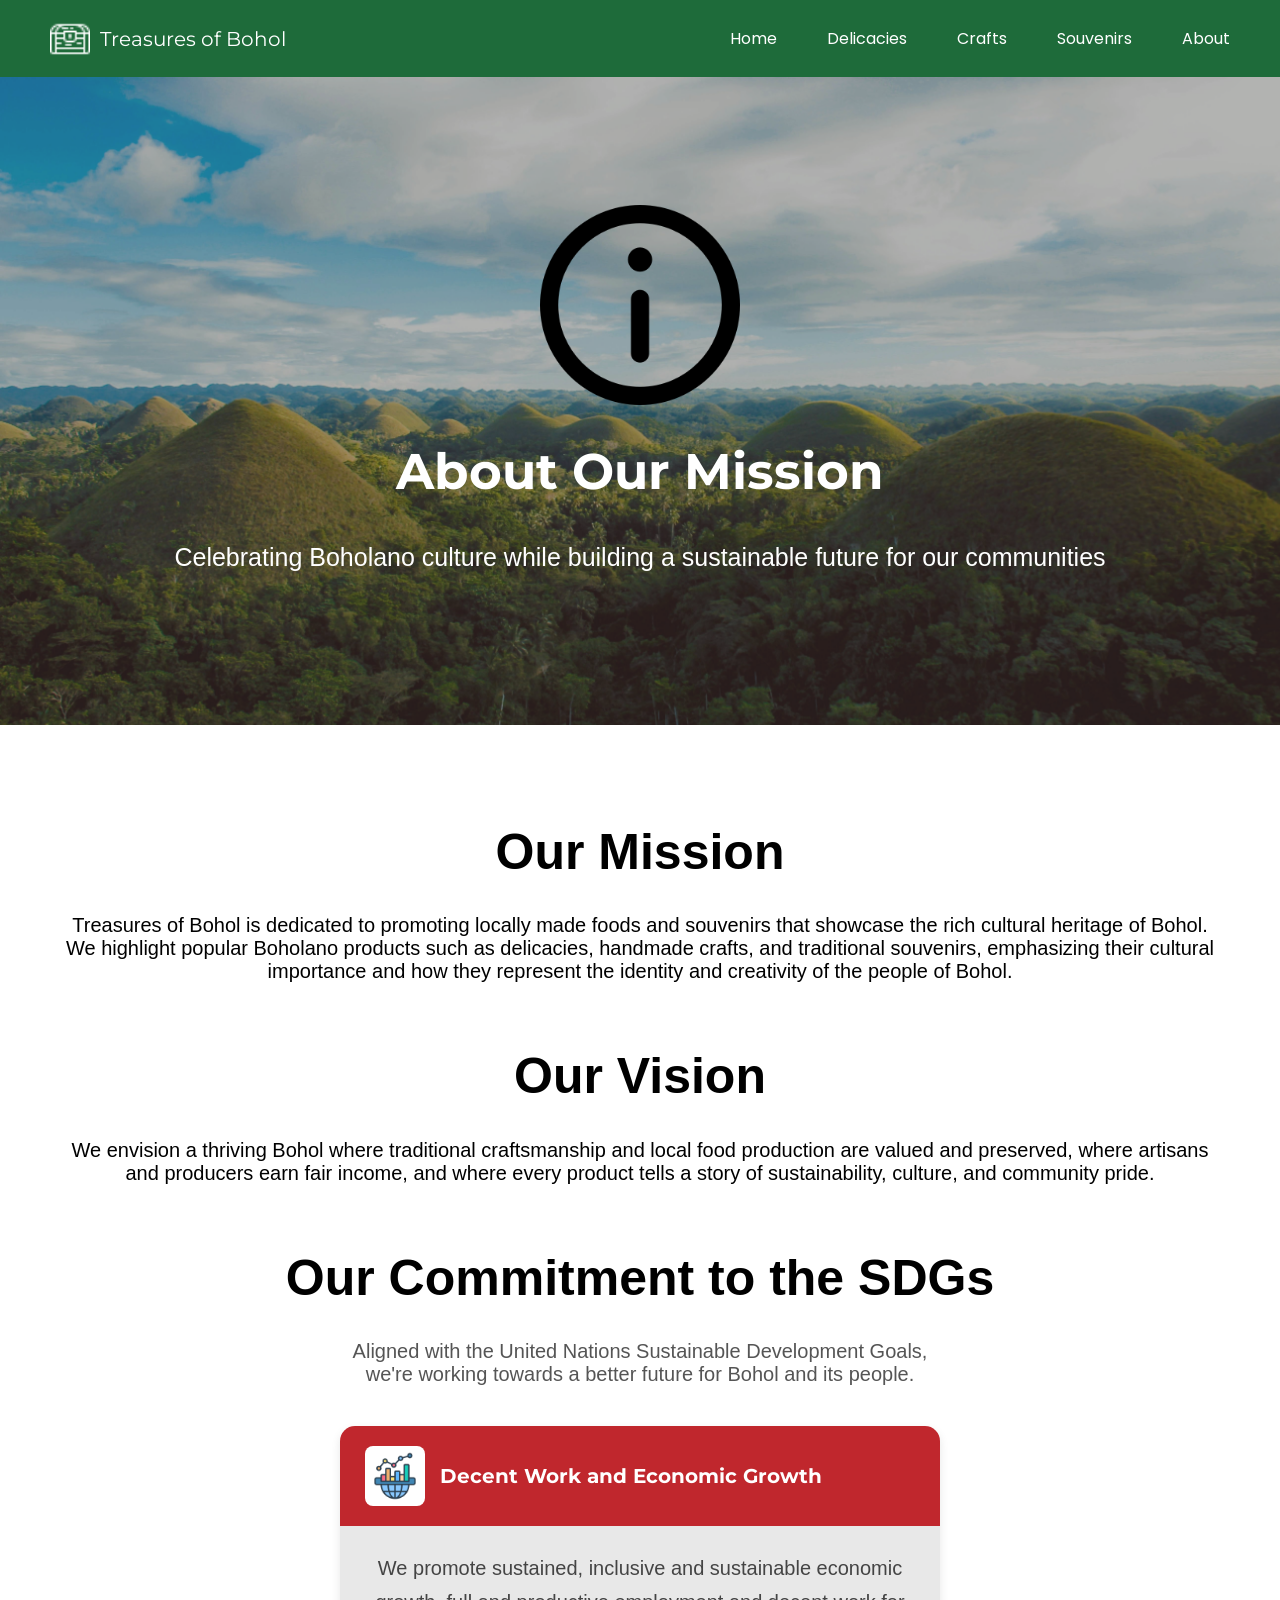
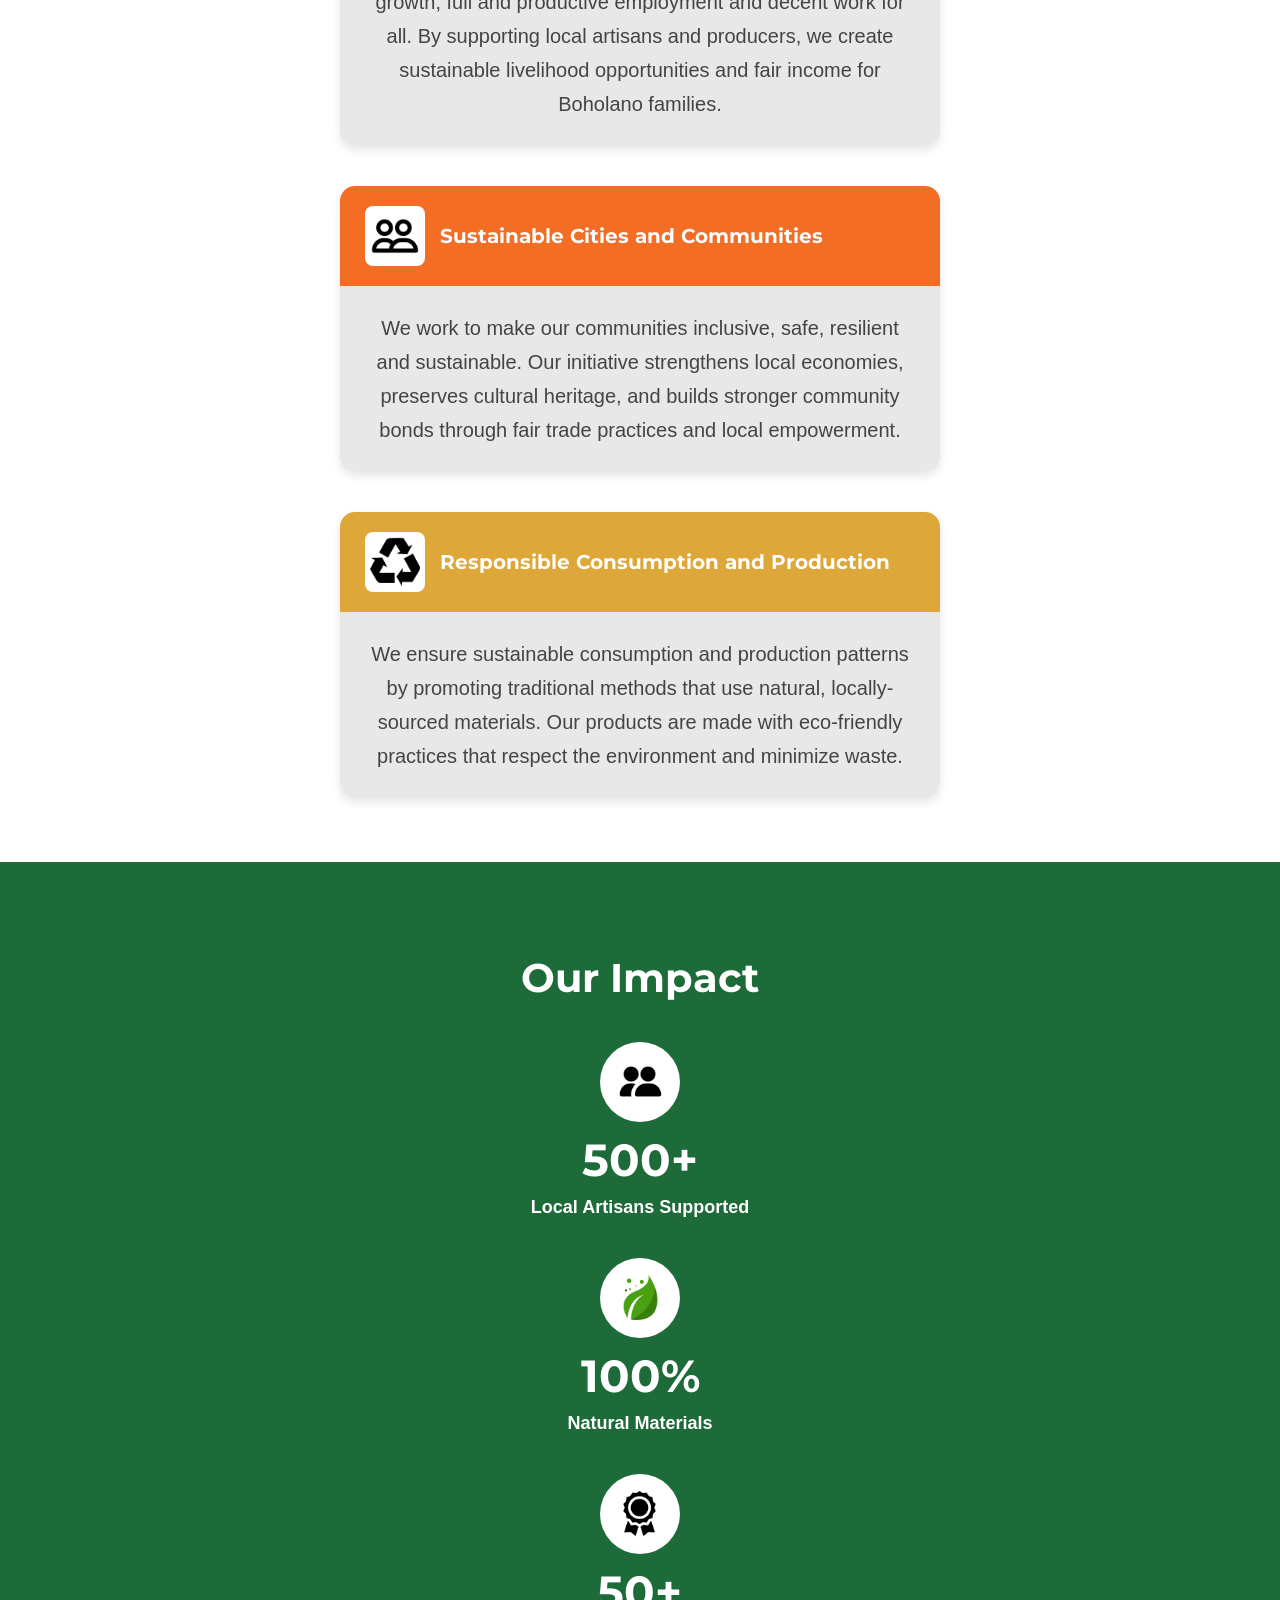
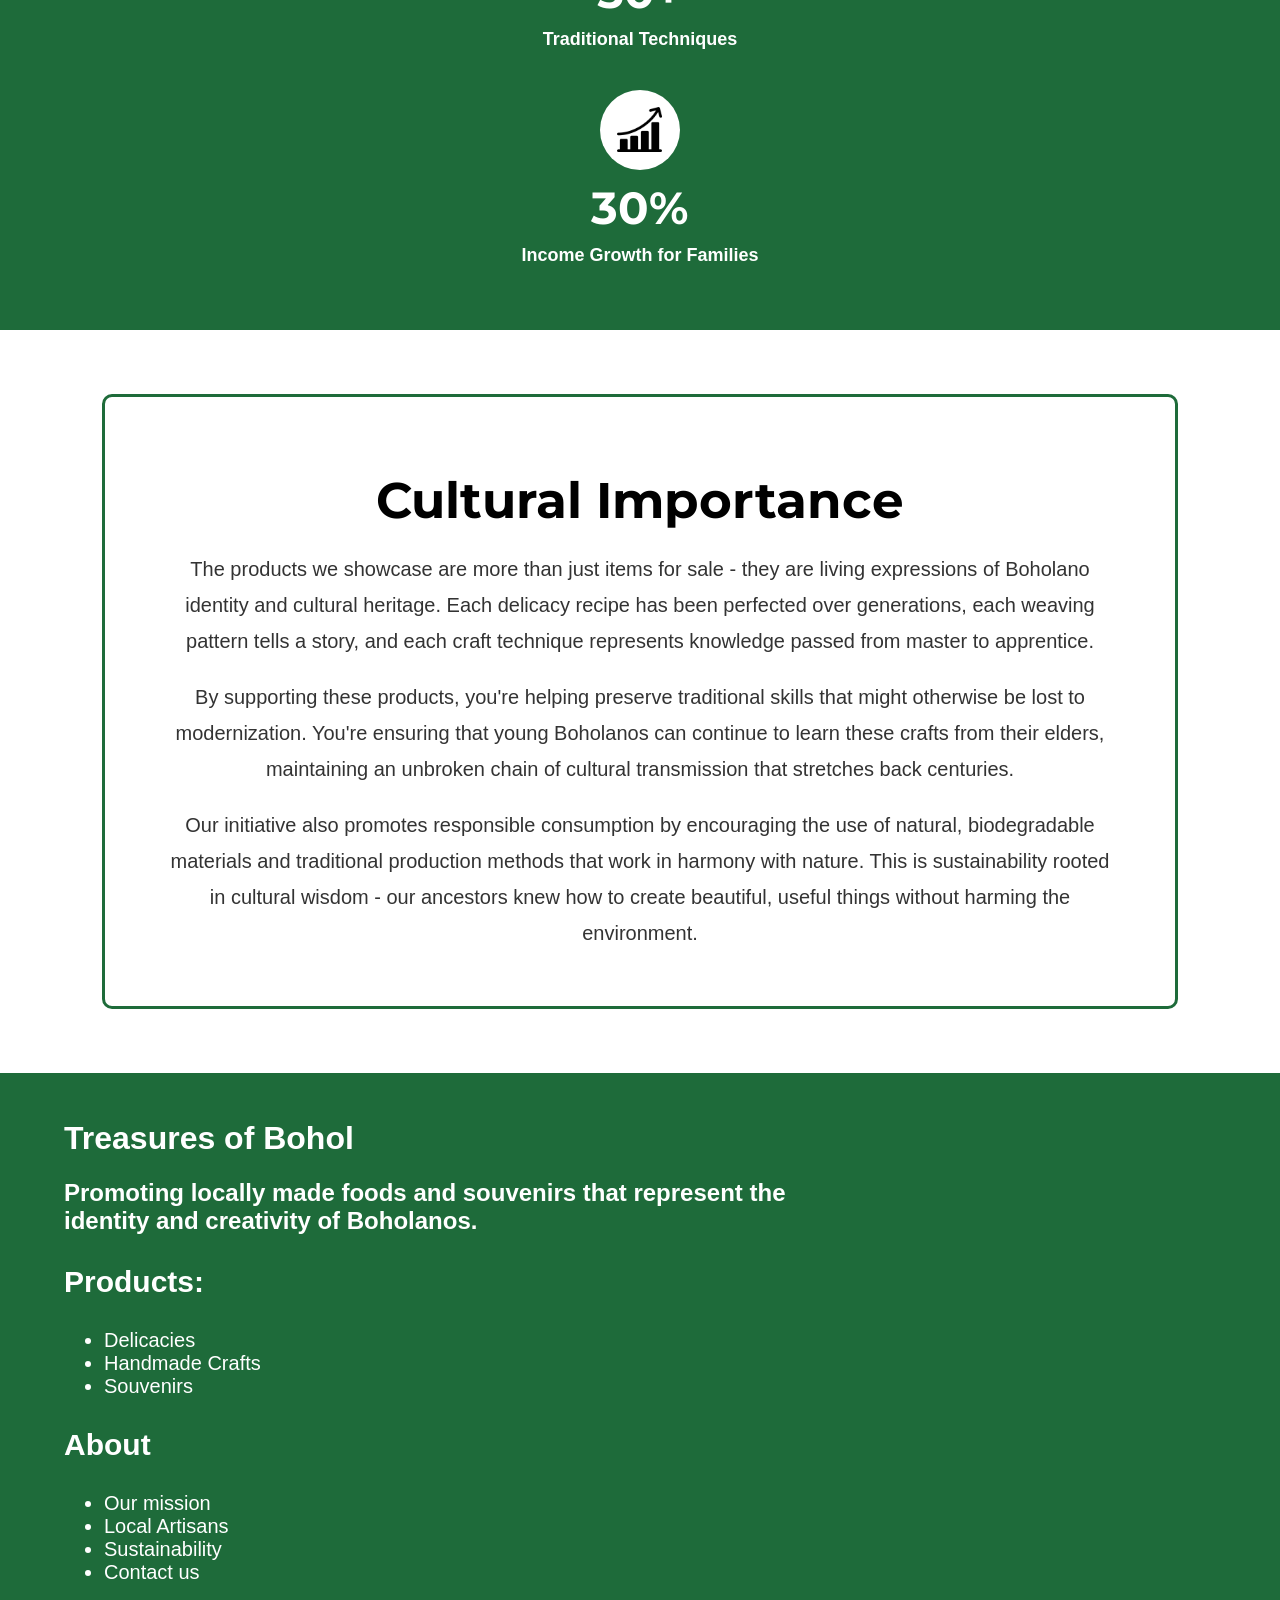
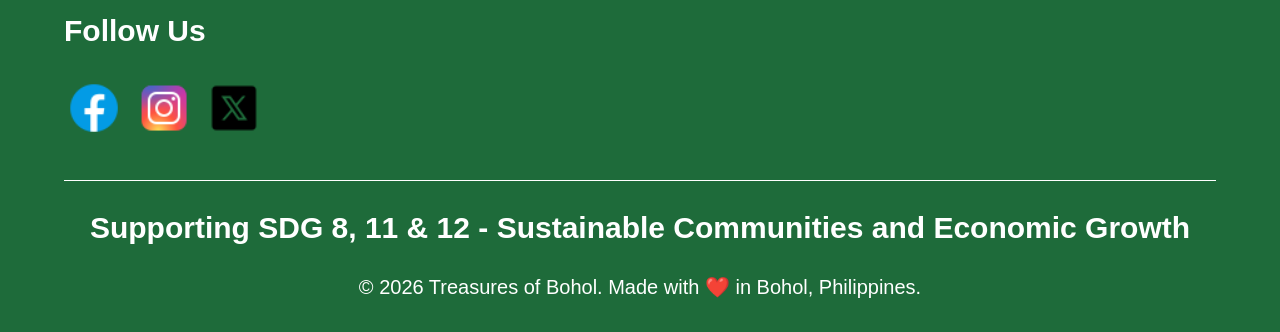
==== commit 1777fdf6: "updated" ====
--- a/treasuresofbohol/treasuresofbohol/about.html
+++ b/treasuresofbohol/treasuresofbohol/about.html
@@ -189,16 +189,16 @@
         <div class="list1">
             <h3>Products:</h3>
             <ul>
-                <li><a href="delicacies.html">Delicacy</a></li>
-                <li><a href="crafts.html">Crafts</a></li>
-                <li><a href="souvenirs.html">Souvenirs</a></li>
+                <a href="delicacies.html"><li>Delicacies</li></a>
+                <a href="crafts.html"><li>Handmade Crafts</li></a>
+                <a href="souvenirs.html"><li>Souvenirs</li></a>
             </ul>
             <h3>About</h3>
             <ul>
-                <li>Our mission</li>
-                <li>Local Artisans</li>
-                <li>Sustainability</li>
-                <li>Contact us</li>
+                <a href="about.html"><li>Our mission</li></a>
+                <a href="about.html"><li>Local Artisans</li></a>
+                <a href="about.html"><li>Sustainability</li></a>
+                <a href="about.html"><li>Contact us</li></a>
             </ul>
         </div>
         <div class="socMeds">
@@ -206,9 +206,9 @@
             <div class="socialMedias">
                 <div class="soclist">
                     <ul>
-                    <li><a href="#"><img src="imgs/facebook.png"></a></li>
-                    <li><a href="#"><img src="imgs/ig.png"></a></li>
-                    <li><a href="#"><img src="imgs/twitterx.png"></a></li>
+                    <li><a href="https://www.facebook.com"><img src="imgs/facebook.png"></a></li>
+                    <li><a href="https://www.instagram.com"><img src="imgs/ig.png"></a></li>
+                    <li><a href="https://twitter.com"><img src="imgs/twitterx.png"></a></li>
                     </ul>
                 </div>
             </div>
--- a/treasuresofbohol/treasuresofbohol/style.css
+++ b/treasuresofbohol/treasuresofbohol/style.css
@@ -311,6 +311,12 @@
     padding: 70px;
 }
 
+.catComs a {
+    text-decoration: none;
+    color: inherit;
+    display: block;
+}
+
 .cardContentCom{
     padding: 5%;
 }
@@ -409,13 +415,22 @@
     margin-bottom: 90px;
     width: 200px;
 }
+.coverTitle2 img {
+    margin-bottom: 100px;
+    width: 170px;
+    height: 150px;
+}
 .lastCont{
     padding-top: 30px;
     padding-bottom: 80px;
     margin: 0 5%;
     text-align: center;
 }
-
+.list1 a{
+    text-decoration: none;
+    color: inherit;
+    display: block;
+}
 .lastCont h1{
     font-size: 50px;
 }
